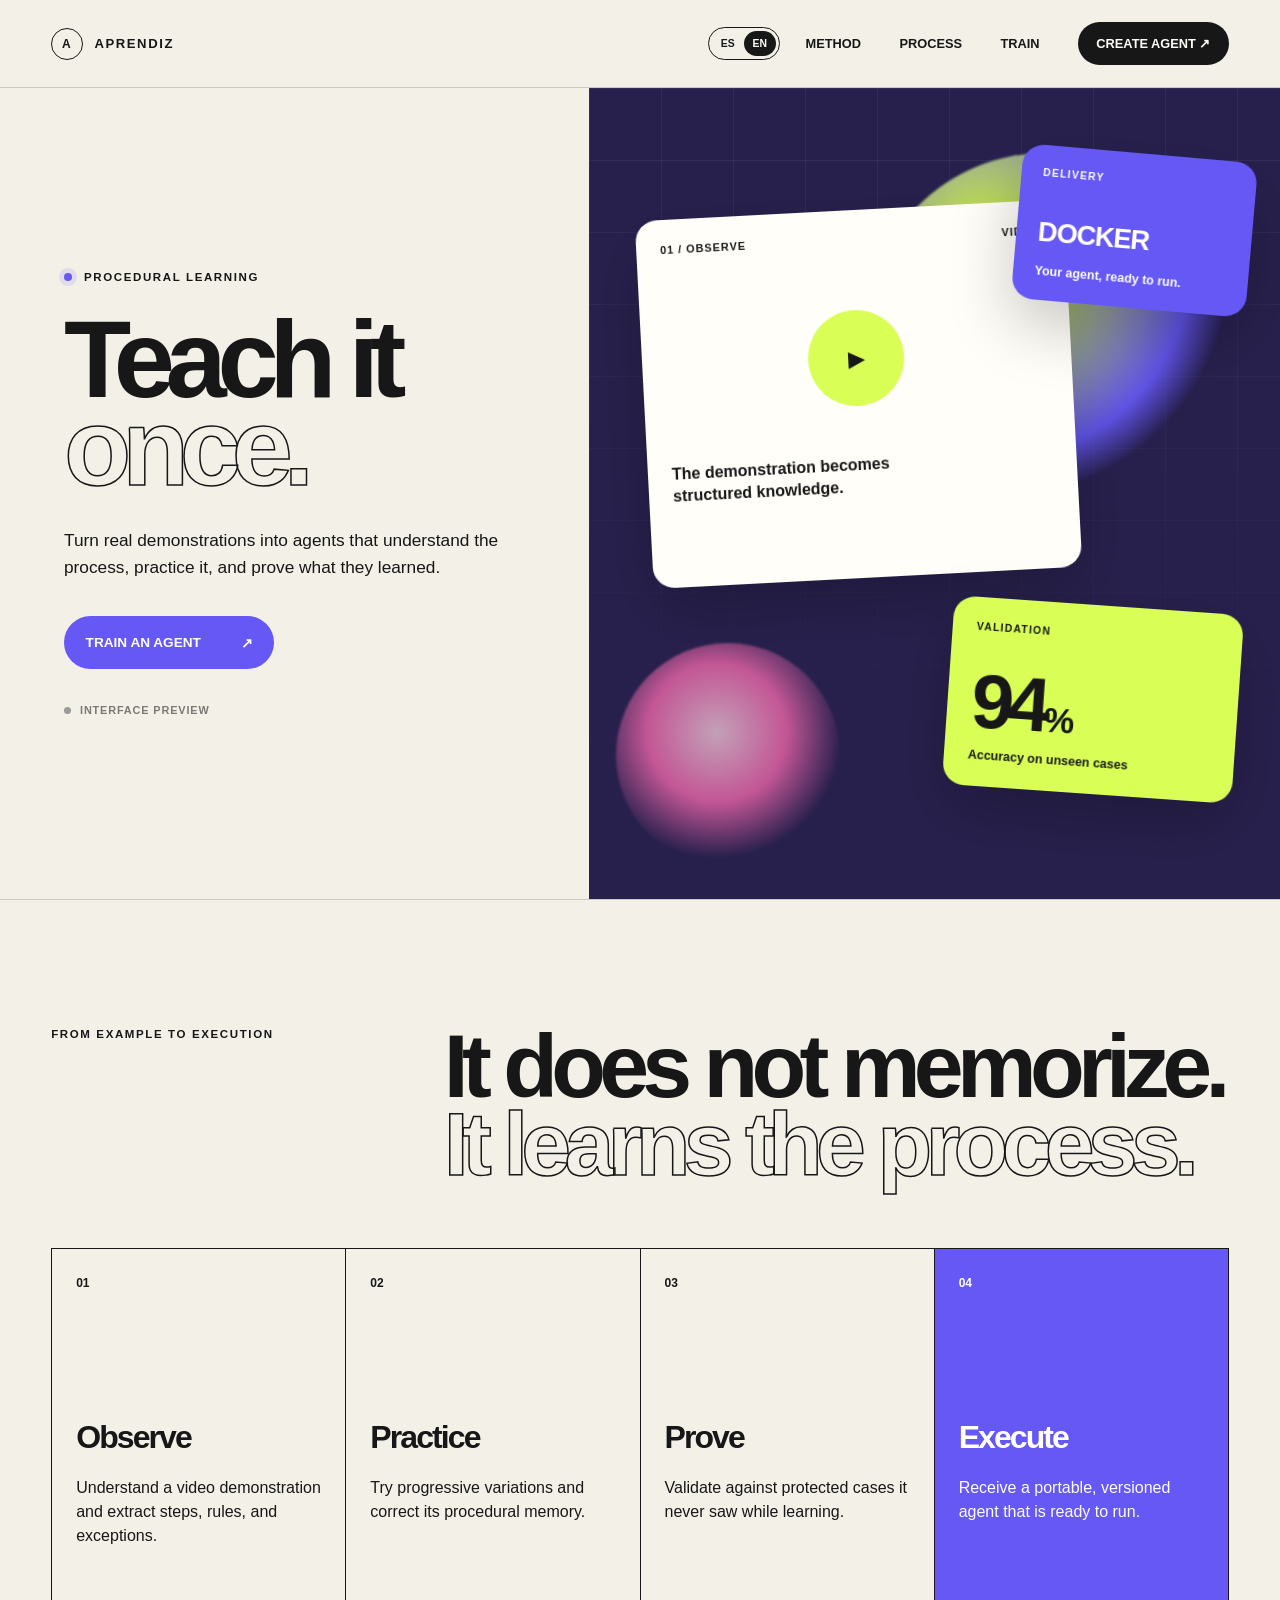
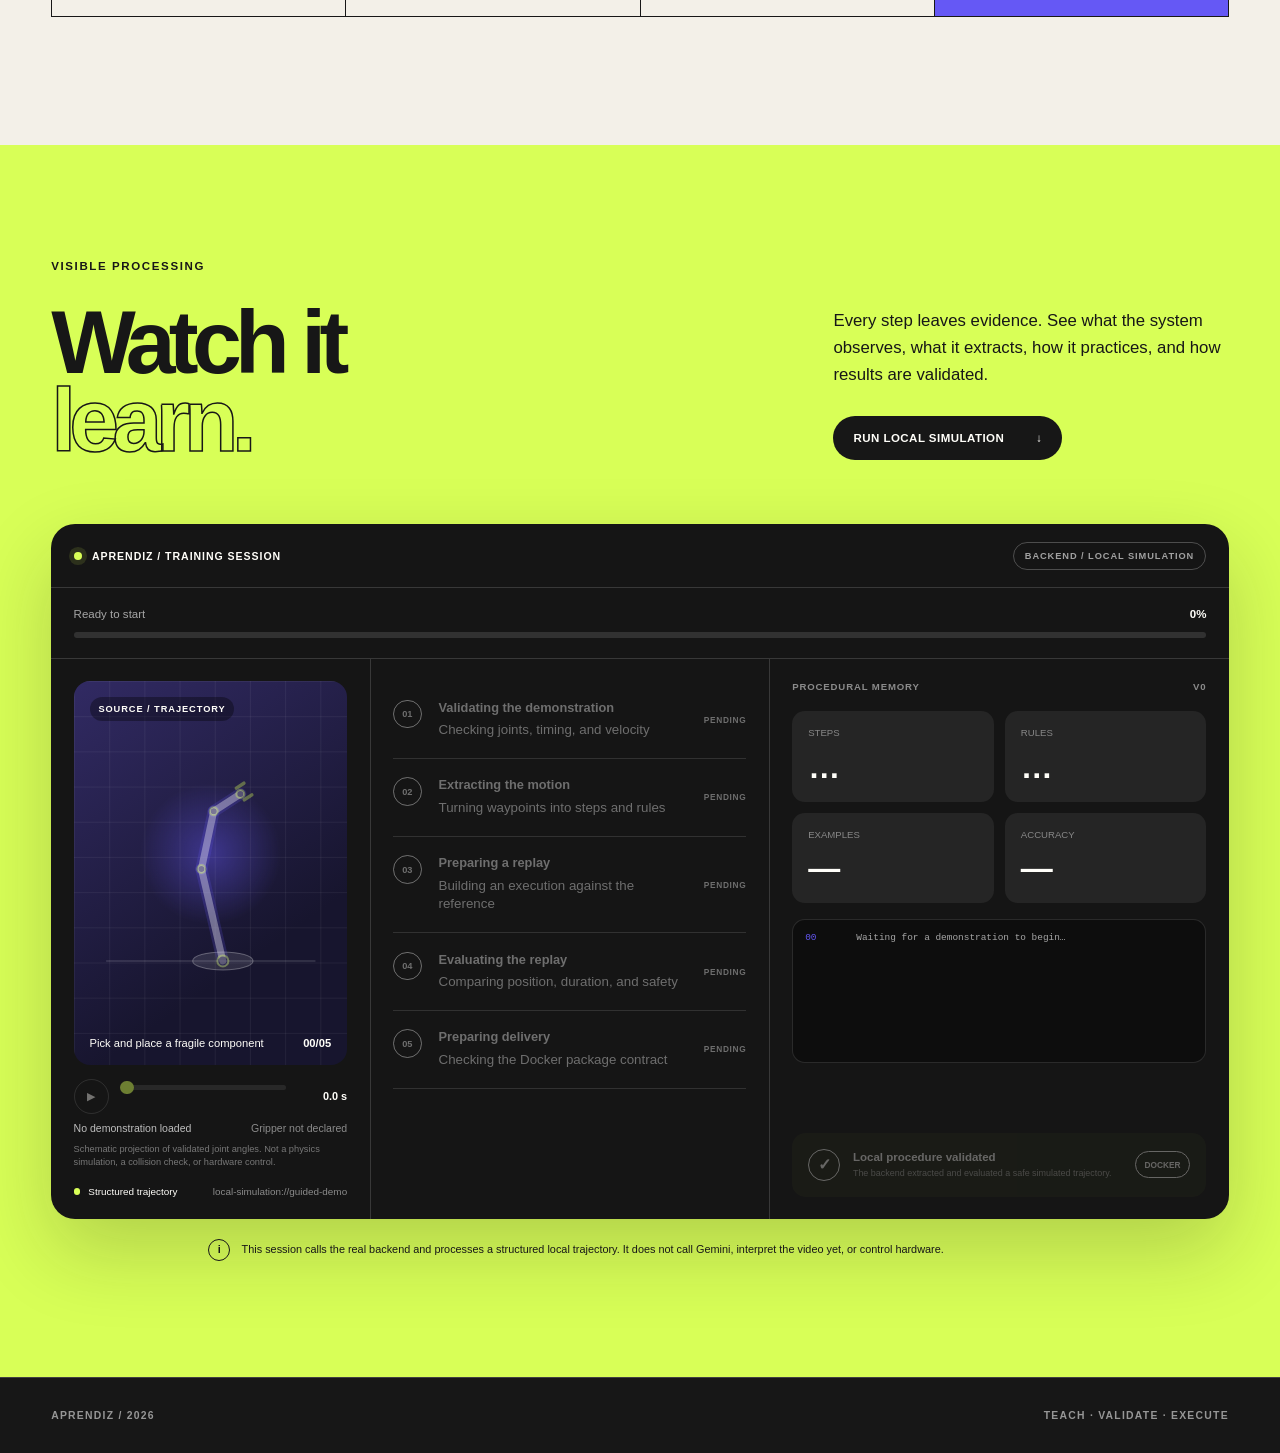
==== app/web/index.html @ 7713c384 "Let the console send the spend token, and cap what the app can spend The token guard shipped without" ====
<!doctype html>
<html lang="es">
  <head>
    <meta charset="utf-8">
    <meta name="viewport" content="width=device-width, initial-scale=1">
    <meta name="description" content="Enseña una tarea una vez. Obtén un agente capaz de ejecutarla.">
    <meta name="theme-color" content="#f3f0e8">
    <meta property="og:type" content="website">
    <meta property="og:title" content="APRENDIZ — Enséñalo una vez. Ejecútalo siempre.">
    <meta property="og:description" content="De demostración a agente validado.">
    <meta property="og:image" content="/static/og.png">
    <meta name="twitter:card" content="summary_large_image">
    <meta name="twitter:title" content="APRENDIZ — Enséñalo una vez. Ejecútalo siempre.">
    <meta name="twitter:description" content="De demostración a agente validado.">
    <meta name="twitter:image" content="/static/og.png">
    <title>APRENDIZ — Enseña. Valida. Ejecuta.</title>
    <link rel="icon" href="data:image/svg+xml,%3Csvg xmlns='http://www.w3.org/2000/svg' viewBox='0 0 32 32'%3E%3Crect width='32' height='32' rx='7' fill='%23171717'/%3E%3Cpath fill='%23d9ff57' fill-rule='evenodd' d='M16 6.5 L25.5 25.5 L20.8 25.5 L19.3 22.2 L12.7 22.2 L11.2 25.5 L6.5 25.5 Z M14.3 18.4 L17.7 18.4 L16 14.6 Z'/%3E%3C/svg%3E">
    <link rel="stylesheet" href="../static/styles.css">
  </head>
  <body>
    <a class="skip-link" href="#main">Ir al contenido</a>

    <header class="site-header">
      <a class="brand" href="#top" aria-label="APRENDIZ, inicio">
        <span class="brand-mark" aria-hidden="true">A</span>
        <span>APRENDIZ</span>
      </a>
      <div class="header-actions">
        <div class="language-switch" role="group" aria-label="Seleccionar idioma">
          <button type="button" data-language="es" aria-pressed="true">ES</button>
          <button type="button" data-language="en" aria-pressed="false">EN</button>
        </div>
        <nav aria-label="Navegación principal">
          <a href="#metodo">Método</a>
          <a href="#procesamiento">Proceso</a>
          <a href="#entrenar">Entrenar</a>
          <a class="nav-cta" href="#entrenar">Crear agente <span aria-hidden="true">↗</span></a>
        </nav>
      </div>
    </header>

    <main id="main">
      <section class="hero" id="top" aria-labelledby="hero-title">
        <div class="hero-copy">
          <p class="eyebrow"><span class="live-dot" aria-hidden="true"></span> Aprendizaje procedural</p>
          <h1 id="hero-title">Enséñalo<br><span>una vez.</span></h1>
          <p class="hero-summary">Convierte demostraciones reales en agentes que entienden el proceso, practican y demuestran lo aprendido.</p>
          <a class="primary-action" href="#entrenar">Entrenar un agente <span aria-hidden="true">↗</span></a>
          <div class="system-status" aria-live="polite"><span></span><b id="system-status">Comprobando sistema</b></div>
        </div>

        <div class="hero-stage" aria-label="Flujo de aprendizaje de APRENDIZ">
          <div class="orb orb-one" aria-hidden="true"></div>
          <div class="orb orb-two" aria-hidden="true"></div>
          <article class="flow-card flow-card-main">
            <div class="card-topline"><span>01 / OBSERVAR</span><span>VIDEO</span></div>
            <div class="play-mark" aria-hidden="true">▶</div>
            <p>La demostración se convierte en conocimiento estructurado.</p>
          </article>
          <article class="flow-card flow-card-score">
            <span class="card-label">VALIDACIÓN</span>
            <strong>94<span>%</span></strong>
            <p>Precisión en casos no vistos</p>
          </article>
          <article class="flow-card flow-card-export">
            <span class="card-label">ENTREGA</span>
            <strong>DOCKER</strong>
            <p>Tu agente listo para ejecutar.</p>
          </article>
        </div>
      </section>

      <section class="method" id="metodo" aria-labelledby="method-title">
        <div class="section-heading">
          <p class="eyebrow">DEL EJEMPLO A LA EJECUCIÓN</p>
          <h2 id="method-title">No memoriza.<br><span>Aprende el proceso.</span></h2>
        </div>
        <div class="method-grid">
          <article><span>01</span><h3>Observa</h3><p>Comprende una demostración en video y extrae pasos, reglas y excepciones.</p></article>
          <article><span>02</span><h3>Practica</h3><p>Ensaya variaciones progresivas y corrige su memoria procedural.</p></article>
          <article><span>03</span><h3>Demuestra</h3><p>Se valida con casos protegidos que nunca vio durante el aprendizaje.</p></article>
          <article class="accent-card"><span>04</span><h3>Ejecuta</h3><p>Recibes un agente portable, versionado y listo para correr.</p></article>
        </div>
      </section>

      <section class="processing-section" id="procesamiento" aria-labelledby="processing-title">
        <div class="processing-heading">
          <div>
            <p class="eyebrow">PROCESAMIENTO VISIBLE</p>
            <h2 id="processing-title">Mira cómo<br><span>aprende.</span></h2>
          </div>
          <div class="processing-intro">
            <p>Cada paso deja evidencia. El sistema muestra qué observa, qué extrae, cómo practica y con qué resultados se valida.</p>
            <button class="demo-trigger" id="demo-processing" type="button">Ejecutar simulación local <span aria-hidden="true">↓</span></button>
          </div>
        </div>

        <div class="processing-console" id="processing-console" aria-live="polite">
          <div class="console-header">
            <div class="console-title"><span class="console-live-dot"></span><b>APRENDIZ / SESIÓN DE ENTRENAMIENTO</b></div>
            <span class="demo-badge">BACKEND / SIMULACIÓN LOCAL</span>
          </div>

          <div class="process-progress" role="progressbar" aria-label="Progreso del procesamiento" aria-valuemin="0" aria-valuemax="100" aria-valuenow="0">
            <div class="process-progress-meta"><span id="process-status">Listo para iniciar</span><strong id="process-percent">0%</strong></div>
            <div class="process-progress-track"><span id="process-progress-bar"></span></div>
          </div>

          <div class="console-grid">
            <div class="source-monitor">
              <div class="monitor-screen">
                <div class="scan-line" aria-hidden="true"></div>
                <span class="monitor-tag">FUENTE / TRAYECTORIA</span>
                <div class="motion-preview" id="motion-preview">
                  <svg id="motion-canvas" viewBox="0 0 240 232" role="img" aria-labelledby="motion-canvas-title motion-canvas-desc" preserveAspectRatio="xMidYMid meet">
                    <title id="motion-canvas-title">Vista lateral esquemática del movimiento demostrado</title>
                    <desc id="motion-canvas-desc">Sin demostración cargada.</desc>
                  </svg>
                </div>
                <div class="monitor-caption"><span id="monitor-task">Recoger y colocar una pieza frágil</span><b id="monitor-time">00/05</b></div>
              </div>
              <div class="motion-controls">
                <button class="motion-play" id="motion-play" type="button" aria-pressed="false" aria-label="Reproducir el movimiento"><span aria-hidden="true">▶</span></button>
                <div class="motion-track">
                  <input id="motion-scrubber" type="range" min="0" max="1000" step="1" value="0" aria-label="Momento de la trayectoria" aria-valuetext="0.0 s">
                  <div class="motion-ticks" id="motion-ticks"></div>
                </div>
                <b class="motion-clock" id="motion-clock">0.0 s</b>
              </div>
              <p class="motion-readout"><span id="motion-phase">—</span><span id="motion-gripper">—</span></p>
              <p class="motion-legend" id="motion-legend">Proyección esquemática de los ángulos validados. No es simulación física, verificación de colisiones ni control de hardware.</p>
              <div class="signal-row"><span><i></i> Trayectoria estructurada</span><span id="source-name">local-simulation://guided-demo</span></div>
            </div>

            <ol class="pipeline-list" aria-label="Etapas del procesamiento">
              <li data-process-stage="0"><span class="stage-index">01</span><div><b>Validando la demostración</b><small>Comprobando articulaciones, tiempo y velocidad</small></div><span class="stage-state">PENDIENTE</span></li>
              <li data-process-stage="1"><span class="stage-index">02</span><div><b>Extrayendo el movimiento</b><small>Convirtiendo waypoints en pasos y reglas</small></div><span class="stage-state">PENDIENTE</span></li>
              <li data-process-stage="2"><span class="stage-index">03</span><div><b>Preparando una repetición</b><small>Construyendo una ejecución contra la referencia</small></div><span class="stage-state">PENDIENTE</span></li>
              <li data-process-stage="3"><span class="stage-index">04</span><div><b>Evaluando la repetición</b><small>Comparando posición, duración y seguridad</small></div><span class="stage-state">PENDIENTE</span></li>
              <li data-process-stage="4"><span class="stage-index">05</span><div><b>Preparando la entrega</b><small>Verificando el contrato del paquete Docker</small></div><span class="stage-state">PENDIENTE</span></li>
            </ol>

            <div class="extraction-panel">
              <div class="panel-label"><span>MEMORIA PROCEDURAL</span><span id="memory-version">V0</span></div>
              <div class="extraction-metrics">
                <article><span>Pasos</span><strong id="metric-steps">—</strong></article>
                <article><span>Reglas</span><strong id="metric-rules">—</strong></article>
                <article><span>Ejemplos</span><strong id="metric-examples">—</strong></article>
                <article><span>Precisión</span><strong id="metric-score">—</strong></article>
              </div>
              <div class="process-log" id="process-log" aria-label="Registro de actividad">
                <p><time>00:00</time><span>Esperando una demostración para comenzar…</span></p>
              </div>
              <div class="process-result" id="process-result">
                <span class="result-icon" aria-hidden="true">✓</span>
                <div><b>Procedimiento local validado</b><small>El backend extrajo y evaluó una trayectoria segura en simulación.</small></div>
                <span class="docker-chip">DOCKER</span>
              </div>
            </div>
          </div>
        </div>
        <p class="demo-disclosure"><span aria-hidden="true">i</span> Esta sesión consulta el backend real y procesa una trayectoria local estructurada. No llama a Gemini, no interpreta todavía el video y no controla hardware.</p>
      </section>

      <section class="trainer-preview" id="entrenar" role="dialog" aria-modal="true" aria-labelledby="trainer-title" data-workspace-view="setup" aria-hidden="true">
        <div class="workspace-toolbar">
          <div class="workspace-identity">
            <span class="workspace-kicker" id="workspace-label">APRENDIZ / WORKSPACE</span>
            <strong id="workspace-context">New training</strong>
          </div>
          <div class="workspace-actions">
            <p class="spend-remaining" id="spend-remaining" hidden></p>
            <div class="spend-token" id="spend-token-field" hidden>
              <label for="spend-token" id="spend-token-label">Token de gasto</label>
              <input id="spend-token" type="password" autocomplete="off" spellcheck="false" placeholder="X-Aprendiz-Spend-Token">
            </div>
            <div class="workspace-switcher" role="group" aria-label="Workspace view">
              <button type="button" data-workspace-target="setup" aria-pressed="true">Setup</button>
              <button type="button" data-workspace-target="video" aria-pressed="false" hidden>Video</button>
              <button type="button" data-workspace-target="practice" aria-pressed="false" hidden>Practice</button>
            </div>
            <button class="workspace-close" id="workspace-close" type="button" aria-label="Close workspace"><span aria-hidden="true">&times;</span></button>
          </div>
        </div>

        <div class="trainer-intro">
          <p class="eyebrow">NUEVO ENTRENAMIENTO</p>
          <h2 id="trainer-title">¿Qué debe aprender<br>tu agente?</h2>
          <p id="trainer-intro-copy">Define la tarea, comparte una demostración y revisa el plan antes de iniciar.</p>
          <section class="recent-work" id="recent-work" aria-labelledby="recent-work-label" hidden>
            <p class="practice-label" id="recent-work-label">TRABAJO GUARDADO</p>
            <ul id="recent-work-list"></ul>
            <p class="recent-work-note" id="recent-work-note">Guardado en este equipo.</p>
          </section>
        </div>

        <form class="trainer-form" id="trainer-form" novalidate>
          <ol class="step-nav" aria-label="Progreso de configuración">
            <li class="is-active" data-step-marker="1"><button type="button" data-step-jump="1" disabled><span>01</span> Tarea</button></li>
            <li data-step-marker="2"><button type="button" data-step-jump="2" disabled><span>02</span> Destino</button></li>
            <li data-step-marker="3"><button type="button" data-step-jump="3" disabled><span>03</span> Fuente</button></li>
            <li data-step-marker="4"><button type="button" data-step-jump="4" disabled><span>04</span> Revisar</button></li>
          </ol>

          <fieldset class="form-step is-active" data-step="1">
            <legend>Describe el resultado que necesitas</legend>
            <label for="task-description">Tarea del agente</label>
            <textarea id="task-description" name="task" rows="4" required minlength="12" placeholder="Ej.: Enseñar a un brazo robótico a recoger y colocar una pieza frágil."></textarea>
            <p class="field-help">Describe el resultado y los límites importantes. Esta primera sesión se ejecutará únicamente en simulación.</p>
            <p class="field-error" id="task-error" role="alert"></p>
            <div class="form-actions">
              <button class="form-button form-button-ghost" id="use-example" type="button">Usar un ejemplo</button>
              <button class="form-button form-button-primary" type="button" data-next>Continuar <span aria-hidden="true">→</span></button>
            </div>
          </fieldset>

          <fieldset class="form-step" data-step="2" hidden>
            <legend>¿Dónde ejecutará lo aprendido?</legend>
            <div class="destination-options" role="radiogroup" aria-label="Destino de ejecución">
              <label class="destination-option is-selected">
                <input type="radio" name="destination" value="robot" checked>
                <span class="destination-icon" aria-hidden="true">R</span>
                <span><b>Robot</b><small>Movimiento validado primero en simulación</small></span>
              </label>
              <label class="destination-option">
                <input type="radio" name="destination" value="computer">
                <span class="destination-icon" aria-hidden="true">C</span>
                <span><b>Computadora</b><small>Procedimiento aislado antes de ejecutarlo</small></span>
              </label>
            </div>
            <div class="destination-detail" data-destination-panel="robot">
              <label for="robot-model">Marca y modelo exacto</label>
              <input id="robot-model" name="robot-model" type="text" maxlength="160" placeholder="Ej.: Unitree Go2">
              <p class="field-help" id="robot-help">Usaremos ARP-1 y seleccionaremos el simulador compatible automáticamente.</p>
            </div>
            <div class="destination-detail" data-destination-panel="computer" hidden>
              <label for="computer-application">Aplicación objetivo</label>
              <input id="computer-application" name="computer-application" type="text" maxlength="160" placeholder="Ej.: Google Chrome, Excel o Blender">
              <p class="field-help" id="computer-help">El sistema operativo se detectará automáticamente y la primera ejecución será aislada.</p>
            </div>
            <p class="field-error" id="destination-error" role="alert"></p>
            <div class="form-actions">
              <button class="form-button form-button-ghost" type="button" data-back>← Atrás</button>
              <button class="form-button form-button-primary" type="button" data-next>Continuar <span aria-hidden="true">→</span></button>
            </div>
          </fieldset>

          <fieldset class="form-step" data-step="3" hidden>
            <legend>Añade una referencia para la futura demostración</legend>
            <div class="source-options" role="radiogroup" aria-label="Tipo de fuente">
              <label class="source-option is-selected" data-source-option="youtube"><input type="radio" name="source-type" value="youtube" checked> <span><b>YouTube</b><small>Referencia a un video instructivo</small></span></label>
              <label class="source-option" data-source-option="upload"><input type="radio" name="source-type" value="upload"> <span><b>Video local</b><small>Se guarda aquí, nunca se envía</small></span></label>
              <label class="source-option" data-source-option="automatic"><input type="radio" name="source-type" value="automatic"> <span><b>Búsqueda automática</b><small>Encuentra referencias para que las apruebes</small></span></label>
            </div>
            <div data-source-panel="youtube">
              <label for="video-url">Enlace de referencia</label>
              <input id="video-url" name="video-url" type="url" inputmode="url" placeholder="https://youtube.com/watch?v=…">
            </div>
            <div data-source-panel="upload" hidden>
              <label class="file-drop" for="video-file"><span class="file-icon" aria-hidden="true">↑</span><b id="file-label">Selecciona un video</b><small>MP4, MOV, WEBM o MKV</small></label>
              <input class="visually-hidden" id="video-file" name="video-file" type="file" accept="video/mp4,video/quicktime,video/webm,video/x-matroska">
              <p class="field-help" id="upload-note"></p>
              <button class="form-button form-button-accent" id="store-video-file" type="button" disabled></button>
              <ul class="upload-list" id="upload-list"></ul>
              <p class="field-error" id="upload-error" role="alert"></p>
            </div>
            <div class="source-search" data-source-panel="automatic" hidden>
              <label for="source-query">¿Qué demostración debe buscar?</label>
              <div class="search-control">
                <input id="source-query" name="source-query" type="text" maxlength="300" placeholder="Ej.: perro corriendo vista lateral biomecánica">
                <button class="form-button form-button-accent" id="search-sources" type="button">Buscar referencias</button>
              </div>
              <p class="field-help" id="search-help">La búsqueda usa una llamada acotada; ningún video se analiza hasta que lo apruebes.</p>
              <div class="source-candidates" id="source-candidates" aria-live="polite"></div>
              <button class="form-button form-button-ghost approve-sources" id="approve-sources" type="button" hidden>Aprobar selección</button>
            </div>
            <p class="field-error" id="source-error" role="alert"></p>
            <div class="form-actions">
              <button class="form-button form-button-ghost" type="button" data-back>← Atrás</button>
              <button class="form-button form-button-primary" type="button" data-next>Revisar <span aria-hidden="true">→</span></button>
            </div>
          </fieldset>

          <fieldset class="form-step" data-step="4" hidden>
            <legend>Todo listo para preparar el aprendizaje</legend>
            <dl class="review-list">
              <div><dt>Tarea</dt><dd id="review-task"></dd></div>
              <div><dt>Destino</dt><dd id="review-destination"></dd></div>
              <div><dt>Configuración</dt><dd id="review-configuration"></dd></div>
              <div><dt>Fuente</dt><dd id="review-source"></dd></div>
              <div><dt>Entrega</dt><dd>Agente versionado en Docker</dd></div>
            </dl>
            <div class="honesty-note"><span aria-hidden="true">i</span><p><b>Primera versión funcional.</b> Esta ejecución usa el backend local y una trayectoria robótica estructurada. El enlace o archivo se conserva como referencia, pero el análisis del video con Gemini permanece desactivado.</p></div>
            <div class="project-feedback" id="project-feedback" role="status" aria-live="polite" hidden></div>
            <div class="form-actions">
              <button class="form-button form-button-ghost" type="button" data-back>← Editar</button>
              <button class="form-button form-button-primary" type="submit">Preparar proyecto <span aria-hidden="true">→</span></button>
            </div>
          </fieldset>
        </form>

        <section class="video-procedure" id="video-procedure-panel" aria-labelledby="video-procedure-title" hidden>
          <div class="video-procedure-heading">
            <div>
              <p class="eyebrow" id="video-procedure-eyebrow">EXTRACCIÓN CONTROLADA</p>
              <h3 id="video-procedure-title">Convierte el video aprobado en un procedimiento revisable.</h3>
            </div>
            <p id="video-procedure-intro">Vertex analiza una sola fuente con resolución baja. El resultado no se ejecutará hasta que lo revises.</p>
          </div>

          <div class="video-source-card">
            <span id="video-source-label">FUENTE APROBADA</span>
            <a id="video-procedure-source" href="#" target="_blank" rel="noreferrer"></a>
          </div>

          <div class="video-procedure-actions">
            <label class="practice-approval" for="video-cost-approval">
              <input id="video-cost-approval" type="checkbox">
              <span id="video-cost-label">Autorizo una llamada acotada a Vertex y el consumo asociado de créditos.</span>
            </label>
            <button class="form-button form-button-primary" id="extract-video-procedure" type="button">Extraer procedimiento <span aria-hidden="true">→</span></button>
          </div>
          <p class="field-error" id="video-procedure-error" role="alert"></p>

          <div class="video-procedure-evidence" id="video-procedure-evidence" aria-live="polite" hidden>
            <div class="video-procedure-status">
              <p class="practice-label" id="video-extraction-status-label">ESTADO DE EXTRACCIÓN</p>
              <strong id="video-extraction-status">Esperando autorización</strong>
              <p id="video-extraction-summary"></p>
              <div class="activity-meter" id="extraction-activity" role="status" hidden>
                <div class="activity-track" aria-hidden="true"><span></span></div>
                <p><b id="extraction-elapsed">0.0 s</b><span id="extraction-activity-note">Una llamada acotada a Vertex está en curso…</span></p>
              </div>
              <dl class="practice-metrics">
                <div><dt id="video-version-label">Versión</dt><dd id="video-version">—</dd></div>
                <div><dt id="video-token-label">Tokens</dt><dd id="video-tokens">—</dd></div>
                <div><dt id="video-time-label">Tiempo</dt><dd id="video-time">—</dd></div>
                <div><dt id="video-call-label">Llamadas cloud</dt><dd id="video-calls">0</dd></div>
              </dl>
              <div class="next-step" id="video-next-step" hidden>
                <p class="practice-label" id="video-next-step-label">SIGUIENTE PASO</p>
                <p id="video-next-step-text"></p>
                <button class="form-button form-button-primary" id="video-next-step-action" type="button" hidden></button>
              </div>

              <section class="motion-evidence" id="motion-evidence" hidden>
                <p class="practice-label" id="motion-evidence-label">EVIDENCIA DE MOVIMIENTO</p>
                <p id="motion-evidence-intro"></p>
                <label class="motion-ack" for="motion-cost-approval">
                  <input id="motion-cost-approval" type="checkbox">
                  <span id="motion-cost-approval-text"></span>
                </label>
                <button class="form-button" id="run-motion-analysis" type="button" disabled></button>
                <div id="motion-result" hidden>
                  <p class="motion-verdict" id="motion-verdict"></p>
                  <p class="motion-stats" id="motion-stats"></p>
                  <p class="motion-estimate" id="motion-estimate"></p>
                  <ul class="motion-findings" id="motion-findings"></ul>
                  <p class="motion-retarget" id="motion-retarget"></p>
                </div>
              </section>

              <section class="evidence-history" id="evidence-history" hidden>
                <p class="practice-label" id="history-label">HISTORIAL DE VERSIONES</p>
                <p class="history-totals" id="history-totals"></p>
                <ul class="history-versions" id="history-versions"></ul>
                <div id="history-diff" hidden>
                  <p class="history-sub" id="history-diff-label"></p>
                  <p class="history-diff-summary" id="history-diff-summary"></p>
                  <ul class="history-changes" id="history-changes"></ul>
                </div>
                <div id="history-reconciliation" hidden>
                  <p class="history-sub" id="reconciliation-label"></p>
                  <p class="reconciliation-independence" id="reconciliation-independence"></p>
                  <p class="history-diff-summary" id="reconciliation-summary"></p>
                  <ul class="history-changes" id="reconciliation-conflicts"></ul>
                </div>
              </section>
            </div>

            <article class="procedure-review" id="procedure-review" hidden>
              <p class="practice-label" id="procedure-review-label">PROCEDIMIENTO A REVISAR</p>
              <h4 id="procedure-task"></h4>
              <p id="procedure-objective"></p>
              <ol id="procedure-steps"></ol>
              <div class="procedure-step-pager" id="procedure-step-pager" hidden>
                <button type="button" id="procedure-step-previous" aria-label="Previous procedure step">&larr;</button>
                <span id="procedure-step-position">1 / 1</span>
                <button type="button" id="procedure-step-next" aria-label="Next procedure step">&rarr;</button>
              </div>
              <div class="procedure-details">
                <details><summary id="procedure-rules-label">Reglas</summary><ul id="procedure-rules"></ul></details>
                <details><summary id="procedure-exceptions-label">Excepciones</summary><ul id="procedure-exceptions"></ul></details>
                <details><summary id="procedure-examples-label">Ejemplos</summary><ul id="procedure-examples"></ul></details>
                <details><summary id="procedure-uncertainties-label">Incertidumbres</summary><ul id="procedure-uncertainties"></ul></details>
              </div>
              <label for="procedure-review-notes" id="procedure-notes-label">Notas de revisión opcionales</label>
              <textarea id="procedure-review-notes" rows="3" maxlength="2000"></textarea>
              <div class="procedure-review-actions">
                <button class="form-button form-button-ghost" id="reject-video-procedure" type="button">Rechazar</button>
                <button class="form-button form-button-primary" id="approve-video-procedure" type="button">Aprobar procedimiento</button>
              </div>
            </article>
          </div>
        </section>

        <section class="computer-practice" id="computer-practice-panel" aria-labelledby="computer-practice-title" hidden>
          <div class="practice-heading">
            <div>
              <p class="eyebrow" id="computer-practice-eyebrow">ENSAYO APROBADO</p>
              <h3 id="computer-practice-title">Prueba la tarea en un navegador aislado.</h3>
            </div>
            <p id="computer-practice-intro">Define un destino público y revisa las acciones exactas antes de permitir una conexión externa.</p>
          </div>
          <div class="practice-disclosure"><span aria-hidden="true">i</span><p id="computer-practice-disclosure">Este plan lo defines y apruebas tú. Todavía no se genera automáticamente desde el video y no usa Gemini.</p></div>

          <form class="practice-form" id="computer-practice-form" novalidate>
            <div class="practice-fields">
              <label for="browser-target-url" id="browser-target-label">Página pública de práctica</label>
              <input id="browser-target-url" name="browser-target-url" type="url" inputmode="url" required placeholder="https://example.com">
              <p class="field-help" id="browser-target-help">Sólo se autorizará el dominio exacto de este enlace.</p>

              <label for="browser-text-selector" id="browser-selector-label">Campo CSS opcional</label>
              <input id="browser-text-selector" name="browser-text-selector" type="text" maxlength="500" placeholder="input[name='display-name']">
              <p class="field-help" id="browser-selector-help">Déjalo vacío si sólo quieres comprobar la navegación.</p>

              <label for="browser-sample-text" id="browser-sample-label">Texto de prueba no sensible</label>
              <input id="browser-sample-text" name="browser-sample-text" type="text" maxlength="2000" autocomplete="off" placeholder="Dato de ejemplo">
              <p class="field-help" id="browser-sample-help">No uses contraseñas, tokens, credenciales ni datos privados.</p>
            </div>

            <aside class="practice-plan" aria-labelledby="browser-plan-label">
              <p class="practice-label" id="browser-plan-label">PLAN A REVISAR</p>
              <ol id="browser-plan-preview">
                <li><span>01</span><p>Indica una página pública para construir el plan.</p></li>
              </ol>
              <label class="practice-approval" for="browser-practice-approval">
                <input id="browser-practice-approval" type="checkbox">
                <span id="browser-approval-label">Revisé estas acciones y apruebo la conexión externa únicamente a este dominio.</span>
              </label>
              <p class="field-error" id="browser-practice-error" role="alert"></p>
              <button class="form-button form-button-primary" id="run-browser-practice" type="submit">Ejecutar ensayo aprobado <span aria-hidden="true">→</span></button>
            </aside>
          </form>

          <div class="practice-evidence" id="practice-evidence" aria-live="polite" hidden>
            <div class="practice-progress">
              <p class="practice-label" id="practice-progress-label">EVIDENCIA DE EJECUCIÓN</p>
              <ol id="practice-stages">
                <li data-practice-stage="0"><span>01</span><b>Preparando plan</b><small>Pendiente</small></li>
                <li data-practice-stage="1"><span>02</span><b>Validando dominio</b><small>Pendiente</small></li>
                <li data-practice-stage="2"><span>03</span><b>Ejecutando Chromium</b><small>Pendiente</small></li>
                <li data-practice-stage="3"><span>04</span><b>Registrando resultado</b><small>Pendiente</small></li>
              </ol>
            </div>
            <div class="practice-result" id="practice-result">
              <p class="practice-label" id="practice-result-label">RESULTADO</p>
              <strong id="practice-result-status">Esperando aprobación</strong>
              <p id="practice-result-summary"></p>
              <dl class="practice-metrics">
                <div><dt id="practice-actions-label">Acciones</dt><dd id="practice-actions-count">0/0</dd></div>
                <div><dt id="practice-network-label">Solicitudes permitidas</dt><dd id="practice-network-count">0</dd></div>
                <div><dt id="practice-blocked-label">Bloqueadas</dt><dd id="practice-blocked-count">0</dd></div>
                <div><dt id="practice-cloud-label">Llamadas cloud</dt><dd id="practice-cloud-count">0</dd></div>
              </dl>
              <ol class="practice-action-results" id="practice-action-results"></ol>
            </div>
          </div>
        </section>

        <p class="privacy-note"><span aria-hidden="true">●</span> Tus datos y credenciales nunca se incluyen en la imagen Docker.</p>
      </section>
    </main>

    <footer>
      <span>APRENDIZ / 2026</span>
      <span>ENSEÑA · VALIDA · EJECUTA</span>
    </footer>
    <script src="../static/app.js" defer></script>
  </body>
</html>
---- app/static/styles.css ----
:root {
  --paper: #f3f0e8;
  --ink: #171717;
  --violet: #6558f5;
  --violet-dark: #27204d;
  --lime: #d9ff57;
  --white: #fffef9;
  --line: rgba(23, 23, 23, 0.18);
  --radius: 1.35rem;
}

* { box-sizing: border-box; }

[hidden] { display: none !important; }

html { scroll-behavior: smooth; }

body {
  margin: 0;
  background: var(--paper);
  color: var(--ink);
  font-family: Arial, Helvetica, sans-serif;
  font-size: 16px;
  overflow-x: hidden;
}

a { color: inherit; text-decoration: none; }

button, a { -webkit-tap-highlight-color: transparent; }

:focus-visible { outline: 3px solid var(--violet); outline-offset: 4px; }

.skip-link {
  position: fixed;
  z-index: 100;
  top: 0.75rem;
  left: 0.75rem;
  padding: 0.75rem 1rem;
  background: var(--ink);
  color: var(--white);
  transform: translateY(-160%);
}

.skip-link:focus { transform: translateY(0); }

.site-header {
  position: sticky;
  top: 0;
  z-index: 10;
  display: flex;
  align-items: center;
  justify-content: space-between;
  min-height: 5.5rem;
  padding: 1rem clamp(1.25rem, 4vw, 4.5rem);
  border-bottom: 1px solid var(--line);
  background: rgba(243, 240, 232, 0.9);
  backdrop-filter: blur(14px);
}

.brand { display: flex; align-items: center; gap: 0.7rem; font-size: 0.82rem; font-weight: 800; letter-spacing: 0.12em; }

.brand-mark { display: grid; width: 2rem; aspect-ratio: 1; place-items: center; border: 1px solid var(--ink); border-radius: 50%; font-size: 0.75rem; }

.header-actions { display: flex; align-items: center; gap: clamp(0.75rem, 2vw, 1.75rem); }
.language-switch { display: flex; padding: 0.2rem; border: 1px solid var(--ink); border-radius: 999px; }
.language-switch button { min-width: 2rem; border: 0; border-radius: 999px; padding: 0.45rem 0.55rem; background: transparent; color: var(--ink); font: inherit; font-size: 0.65rem; font-weight: 800; cursor: pointer; }
.language-switch button[aria-pressed="true"] { background: var(--ink); color: var(--white); }

nav { display: flex; align-items: center; gap: clamp(1rem, 3vw, 2.5rem); font-size: 0.8rem; font-weight: 700; text-transform: uppercase; }

.nav-cta { padding: 0.9rem 1.15rem; border-radius: 999px; background: var(--ink); color: var(--white); }

.hero {
  display: grid;
  grid-template-columns: minmax(0, 0.92fr) minmax(30rem, 1.08fr);
  min-height: calc(100vh - 5.5rem);
  border-bottom: 1px solid var(--line);
}

.hero-copy { display: flex; flex-direction: column; align-items: flex-start; justify-content: center; padding: clamp(3.5rem, 7vw, 8rem) clamp(1.25rem, 5vw, 6rem); }

.eyebrow { margin: 0 0 2rem; font-size: 0.72rem; font-weight: 800; letter-spacing: 0.14em; text-transform: uppercase; }

.live-dot { display: inline-block; width: 0.5rem; height: 0.5rem; margin-right: 0.45rem; border-radius: 50%; background: var(--violet); box-shadow: 0 0 0 5px rgba(101, 88, 245, 0.13); }

h1, h2, h3, p { margin-top: 0; }

h1 { margin-bottom: 2.25rem; font-size: clamp(4.2rem, 8.6vw, 9.5rem); line-height: 0.8; letter-spacing: -0.085em; font-weight: 900; }
h1 span, h2 span { color: transparent; -webkit-text-stroke: 1.5px var(--ink); }

.hero-summary { max-width: 31rem; margin-bottom: 2.25rem; font-size: clamp(1rem, 1.35vw, 1.25rem); line-height: 1.55; }

.primary-action { display: inline-flex; align-items: center; gap: 2.5rem; padding: 1.15rem 1.35rem; background: var(--violet); color: var(--white); border-radius: 999px; font-size: 0.85rem; font-weight: 800; text-transform: uppercase; transition: transform 180ms ease, background 180ms ease; }
.primary-action:hover { transform: translateY(-3px); background: #5146d6; }

.system-status { display: flex; align-items: center; gap: 0.55rem; margin-top: 2.2rem; color: rgba(23,23,23,0.55); font-size: 0.68rem; letter-spacing: 0.08em; text-transform: uppercase; }
.system-status span { width: 0.45rem; height: 0.45rem; border-radius: 50%; background: #9b9b9b; }
.system-status.is-online span { background: #31a657; box-shadow: 0 0 0 4px rgba(49,166,87,0.12); }

.hero-stage { position: relative; min-height: 42rem; overflow: hidden; isolation: isolate; background: var(--violet-dark); }
.hero-stage::before { content: ""; position: absolute; inset: 0; background-image: linear-gradient(rgba(255,255,255,0.055) 1px, transparent 1px), linear-gradient(90deg, rgba(255,255,255,0.055) 1px, transparent 1px); background-size: 4.5rem 4.5rem; mask-image: linear-gradient(to bottom, black, transparent 90%); }

.orb { position: absolute; border-radius: 50%; filter: blur(1px); }
.orb-one { top: 8%; right: 8%; width: min(28vw, 25rem); aspect-ratio: 1; background: radial-gradient(circle at 35% 30%, #fff 0 2%, #d9ff57 15%, #6558f5 58%, transparent 70%); opacity: 0.9; animation: drift 8s ease-in-out infinite; }
.orb-two { bottom: 4%; left: 4%; width: 14rem; aspect-ratio: 1; background: radial-gradient(circle at 45% 40%, #ffd3e1, #ff6cb2 38%, transparent 69%); opacity: 0.72; animation: drift 10s ease-in-out -3s infinite reverse; }

.flow-card { position: absolute; z-index: 2; border-radius: var(--radius); box-shadow: 0 1.5rem 4rem rgba(0,0,0,0.22); }
.flow-card-main { top: 15%; left: 8%; width: min(29rem, 62%); min-height: 23rem; padding: 1.5rem; background: var(--white); transform: translate3d(var(--card-x, 0), var(--card-y, 0), 0) rotate(-3deg); transition: transform 500ms cubic-bezier(.2,.8,.2,1); }
.card-topline { display: flex; justify-content: space-between; font-size: 0.68rem; font-weight: 800; letter-spacing: 0.09em; }
.play-mark { display: grid; width: 6rem; aspect-ratio: 1; margin: 4rem auto 3rem; place-items: center; border-radius: 50%; background: var(--lime); font-size: 1.4rem; }
.flow-card-main p { max-width: 18rem; margin-bottom: 0; line-height: 1.4; font-weight: 700; }
.flow-card-score { right: 6%; bottom: 13%; width: min(19rem, 42%); padding: 1.5rem; background: var(--lime); transform: translate3d(var(--score-x, 0), var(--score-y, 0), 0) rotate(4deg); transition: transform 650ms cubic-bezier(.2,.8,.2,1); }
.card-label { display: block; margin-bottom: 2.4rem; font-size: 0.65rem; font-weight: 800; letter-spacing: 0.12em; }
.flow-card-score strong { display: block; font-size: clamp(3.2rem, 6vw, 6.5rem); line-height: 0.8; letter-spacing: -0.08em; }
.flow-card-score strong span { font-size: 0.45em; }
.flow-card-score p, .flow-card-export p { margin: 1rem 0 0; font-size: 0.78rem; font-weight: 700; }
.flow-card-export { top: 8%; right: 4%; width: min(15rem, 34%); padding: 1.35rem; background: var(--violet); color: var(--white); transform: translate3d(var(--export-x, 0), var(--export-y, 0), 0) rotate(5deg); transition: transform 400ms cubic-bezier(.2,.8,.2,1); }
.flow-card-export strong { display: block; font-size: 1.7rem; letter-spacing: -0.04em; }

.method { padding: clamp(5rem, 10vw, 10rem) clamp(1.25rem, 4vw, 4.5rem); }
.section-heading { display: grid; grid-template-columns: 1fr 2fr; align-items: start; margin-bottom: 4rem; }
h2 { margin-bottom: 0; font-size: clamp(3.5rem, 7vw, 7.8rem); line-height: 0.87; letter-spacing: -0.075em; }
.method-grid { display: grid; grid-template-columns: repeat(4, 1fr); border-top: 1px solid var(--ink); border-left: 1px solid var(--ink); }
.method-grid article { min-height: 23rem; padding: 1.5rem; border-right: 1px solid var(--ink); border-bottom: 1px solid var(--ink); }
.method-grid article > span { font-size: 0.75rem; font-weight: 800; }
.method-grid h3 { margin-top: 8rem; margin-bottom: 1.25rem; font-size: clamp(1.8rem, 2.5vw, 3rem); letter-spacing: -0.06em; }
.method-grid p { margin-bottom: 0; line-height: 1.5; }
.accent-card { background: var(--violet); color: var(--white); }

.processing-section { padding: clamp(5rem, 9vw, 9rem) clamp(1.25rem, 4vw, 4.5rem); background: #d8ff57; color: var(--ink); }
.processing-heading { display: grid; grid-template-columns: minmax(0, 1.3fr) minmax(18rem, 0.7fr); gap: 3rem; align-items: end; margin-bottom: 4rem; }
.processing-heading h2 span { -webkit-text-stroke-color: var(--ink); }
.processing-intro { max-width: 34rem; justify-self: end; }
.processing-intro p { margin-bottom: 1.7rem; font-size: 1.05rem; line-height: 1.6; }
.demo-trigger { display: inline-flex; align-items: center; gap: 2rem; border: 0; border-radius: 999px; padding: 1rem 1.25rem; background: var(--ink); color: var(--white); font: inherit; font-size: 0.72rem; font-weight: 800; letter-spacing: 0.04em; text-transform: uppercase; cursor: pointer; }
.demo-trigger:hover { transform: translateY(-2px); }

.processing-console { overflow: hidden; border-radius: 1.5rem; background: #151515; color: var(--white); box-shadow: 0 2rem 5rem rgba(23,23,23,0.2); }
.console-header { display: flex; justify-content: space-between; align-items: center; gap: 1rem; padding: 1.1rem 1.4rem; border-bottom: 1px solid rgba(255,255,255,0.15); }
.console-title { display: flex; align-items: center; gap: 0.65rem; font-size: 0.66rem; letter-spacing: 0.09em; }
.console-live-dot { width: 0.5rem; height: 0.5rem; border-radius: 50%; background: var(--lime); box-shadow: 0 0 0 5px rgba(217,255,87,0.12); }
.processing-console.is-running .console-live-dot { animation: pulse 1.1s ease-in-out infinite; }
.demo-badge { padding: 0.5rem 0.7rem; border: 1px solid rgba(255,255,255,0.24); border-radius: 999px; color: rgba(255,255,255,0.6); font-size: 0.58rem; font-weight: 800; letter-spacing: 0.1em; }
.process-progress { padding: 1.25rem 1.4rem; border-bottom: 1px solid rgba(255,255,255,0.15); }
.process-progress-meta { display: flex; justify-content: space-between; margin-bottom: 0.75rem; font-size: 0.72rem; }
.process-progress-meta span { color: rgba(255,255,255,0.62); }
.process-progress-track { height: 0.35rem; overflow: hidden; border-radius: 999px; background: rgba(255,255,255,0.12); }
.process-progress-track span { display: block; width: 0; height: 100%; border-radius: inherit; background: linear-gradient(90deg, var(--violet), var(--lime)); transition: width 650ms cubic-bezier(.2,.8,.2,1); }

.console-grid { display: grid; grid-template-columns: 0.8fr 1fr 1.15fr; min-height: 34rem; }
.source-monitor, .pipeline-list, .extraction-panel { min-width: 0; padding: 1.4rem; }
.source-monitor, .pipeline-list { border-right: 1px solid rgba(255,255,255,0.15); }
.monitor-screen { position: relative; display: flex; min-height: 24rem; overflow: hidden; flex-direction: column; justify-content: space-between; padding: 1rem; border-radius: 1rem; background: radial-gradient(circle at 50% 45%, rgba(101,88,245,0.42), transparent 28%), linear-gradient(145deg, #312a63, #17152e 70%); }
.monitor-screen::before { content: ""; position: absolute; inset: 0; background-image: linear-gradient(rgba(255,255,255,0.055) 1px, transparent 1px), linear-gradient(90deg, rgba(255,255,255,0.055) 1px, transparent 1px); background-size: 2.2rem 2.2rem; }
.scan-line { position: absolute; z-index: 2; top: 0; left: 0; right: 0; height: 2px; opacity: 0; background: var(--lime); box-shadow: 0 0 1.5rem var(--lime); }
.processing-console.is-running .scan-line { opacity: 1; animation: scan 2.2s linear infinite; }
.monitor-tag, .monitor-caption { position: relative; z-index: 3; }
.monitor-tag { align-self: flex-start; padding: 0.45rem 0.55rem; border-radius: 999px; background: rgba(0,0,0,0.35); font-size: 0.58rem; font-weight: 800; letter-spacing: 0.1em; }

/* Motion preview: the interface redraws validated joint angles on a side view. */
.motion-preview { position: relative; z-index: 1; display: flex; min-height: 0; flex: 1; flex-direction: column; margin: 0.35rem 0 0.2rem; }
#motion-canvas { width: 100%; min-height: 0; flex: 1; overflow: visible; }
.motion-floor { stroke: rgba(255,255,255,0.22); stroke-width: 1; }
.motion-pedestal { fill: rgba(255,255,255,0.1); stroke: rgba(255,255,255,0.28); }
.motion-trail-full { fill: none; stroke: rgba(255,255,255,0.2); stroke-width: 1.5; stroke-linecap: round; stroke-linejoin: round; stroke-dasharray: 3 4; }
.motion-trail-live { fill: none; stroke: rgba(217,255,87,0.75); stroke-width: 2; stroke-linecap: round; stroke-linejoin: round; }
.motion-waypoint-dot { fill: rgba(255,255,255,0.4); }
.motion-waypoint-dot.is-current { fill: var(--lime); }
.motion-link { stroke: var(--white); stroke-width: 7; stroke-linecap: round; }
.motion-link-shadow { stroke: rgba(101,88,245,0.55); stroke-width: 12; stroke-linecap: round; }
.motion-joint { fill: #17152e; stroke: var(--lime); stroke-width: 2; }
.motion-gripper { stroke: var(--lime); stroke-width: 3.5; stroke-linecap: round; fill: none; }
.motion-dial-ring { fill: rgba(0,0,0,0.28); stroke: rgba(255,255,255,0.3); stroke-width: 1; }
.motion-dial-needle { stroke: var(--lime); stroke-width: 2; stroke-linecap: round; }
.motion-dial-label { fill: rgba(255,255,255,0.55); font-size: 7px; font-weight: 700; letter-spacing: 0.06em; text-anchor: middle; }
.motion-dial-value { fill: var(--white); font-size: 7.5px; font-weight: 800; text-anchor: middle; }
.motion-preview.is-idle .motion-link, .motion-preview.is-idle .motion-link-shadow, .motion-preview.is-idle .motion-joint, .motion-preview.is-idle .motion-gripper { opacity: 0.35; }
.motion-preview.is-idle .motion-waypoint-dot, .motion-preview.is-idle .motion-trail-full, .motion-preview.is-idle .motion-trail-live, .motion-preview.is-idle .motion-dial-ring, .motion-preview.is-idle .motion-dial-needle, .motion-preview.is-idle .motion-dial-value, .motion-preview.is-idle .motion-dial-label { display: none; }
.motion-legend { margin: 0.55rem 0 0; color: rgba(255,255,255,0.42); font-size: 0.58rem; line-height: 1.45; }
.motion-controls { position: relative; z-index: 3; display: flex; align-items: center; gap: 0.7rem; margin-top: 0.85rem; }
.motion-play { display: grid; width: 2.2rem; height: 2.2rem; flex: none; place-items: center; border: 1px solid rgba(255,255,255,0.28); border-radius: 50%; background: transparent; color: var(--white); font: inherit; font-size: 0.7rem; cursor: pointer; }
.motion-play:hover:not(:disabled) { border-color: var(--lime); color: var(--lime); }
.motion-play[aria-pressed="true"] { border-color: var(--lime); background: var(--lime); color: var(--ink); }
.motion-play:disabled { opacity: 0.4; cursor: not-allowed; }
.motion-track { position: relative; min-width: 0; flex: 1; }
#motion-scrubber { width: 100%; height: 1rem; margin: 0; background: transparent; -webkit-appearance: none; appearance: none; cursor: pointer; }
#motion-scrubber:disabled { cursor: not-allowed; opacity: 0.45; }
#motion-scrubber::-webkit-slider-runnable-track { height: 0.3rem; border-radius: 999px; background: rgba(255,255,255,0.18); }
#motion-scrubber::-moz-range-track { height: 0.3rem; border-radius: 999px; background: rgba(255,255,255,0.18); }
#motion-scrubber::-webkit-slider-thumb { width: 0.85rem; height: 0.85rem; margin-top: -0.28rem; border: 0; border-radius: 50%; background: var(--lime); -webkit-appearance: none; appearance: none; }
#motion-scrubber::-moz-range-thumb { width: 0.85rem; height: 0.85rem; border: 0; border-radius: 50%; background: var(--lime); }
.motion-ticks { position: relative; height: 0.85rem; }
.motion-ticks button { position: absolute; top: 0; width: 1.1rem; height: 0.85rem; padding: 0; transform: translateX(-50%); border: 0; background: transparent; cursor: pointer; }
.motion-ticks button::before { content: ""; display: block; width: 2px; height: 0.4rem; margin: 0 auto; border-radius: 999px; background: rgba(255,255,255,0.3); }
.motion-ticks button:hover::before, .motion-ticks button.is-current::before { height: 0.6rem; background: var(--lime); }
.motion-clock { flex: none; min-width: 3.1rem; color: var(--white); font-size: 0.68rem; font-variant-numeric: tabular-nums; text-align: right; }
.motion-readout { display: flex; justify-content: space-between; gap: 0.8rem; margin: 0.5rem 0 0; color: rgba(255,255,255,0.72); font-size: 0.66rem; }
.motion-readout span:last-child { color: rgba(255,255,255,0.5); white-space: nowrap; }
.monitor-caption { display: flex; justify-content: space-between; gap: 1rem; font-size: 0.7rem; }
.monitor-caption span { max-width: 15rem; }
.signal-row { display: flex; justify-content: space-between; gap: 1rem; margin-top: 1rem; color: rgba(255,255,255,0.5); font-size: 0.62rem; }
.signal-row span:first-child { color: var(--white); }
.signal-row i { display: inline-block; width: 0.4rem; height: 0.4rem; margin-right: 0.35rem; border-radius: 50%; background: var(--lime); }

.pipeline-list { margin: 0; list-style: none; }
.pipeline-list li { display: grid; grid-template-columns: 2rem 1fr auto; gap: 0.85rem; align-items: start; padding: 1.15rem 0; border-bottom: 1px solid rgba(255,255,255,0.12); color: rgba(255,255,255,0.38); transition: color 250ms ease, transform 250ms ease; }
.pipeline-list li.is-active { color: var(--white); transform: translateX(0.35rem); }
.pipeline-list li.is-complete { color: rgba(255,255,255,0.7); }
.stage-index { display: grid; width: 1.8rem; aspect-ratio: 1; place-items: center; border: 1px solid currentColor; border-radius: 50%; font-size: 0.58rem; font-weight: 800; }
.pipeline-list li.is-active .stage-index { border-color: var(--lime); background: var(--lime); color: var(--ink); }
.pipeline-list li.is-complete .stage-index { border-color: var(--violet); background: var(--violet); color: var(--white); }
.pipeline-list b { display: block; margin-bottom: 0.4rem; font-size: 0.8rem; }
.pipeline-list small { display: block; line-height: 1.4; }
.stage-state { align-self: center; font-size: 0.52rem; font-weight: 800; letter-spacing: 0.08em; }
.pipeline-list li.is-active .stage-state { color: var(--lime); }

.extraction-panel { display: flex; flex-direction: column; }
.panel-label { display: flex; justify-content: space-between; color: rgba(255,255,255,0.5); font-size: 0.6rem; font-weight: 800; letter-spacing: 0.09em; }
.extraction-metrics { display: grid; grid-template-columns: 1fr 1fr; gap: 0.7rem; margin-top: 1.2rem; }
.extraction-metrics article { padding: 1rem; border-radius: 0.8rem; background: rgba(255,255,255,0.065); }
.extraction-metrics span { display: block; color: rgba(255,255,255,0.45); font-size: 0.6rem; text-transform: uppercase; }
.extraction-metrics strong { display: block; margin-top: 0.65rem; font-size: 2rem; letter-spacing: -0.05em; }
.process-log { height: 9rem; overflow: hidden; margin-top: 1rem; padding: 0.75rem; border: 1px solid rgba(255,255,255,0.12); border-radius: 0.8rem; background: #0d0d0d; font-family: Consolas, monospace; }
.process-log p { display: grid; grid-template-columns: 2.6rem 1fr; gap: 0.6rem; margin: 0 0 0.55rem; font-size: 0.59rem; line-height: 1.35; }
.process-log time { color: var(--violet); }
.process-log span { color: rgba(255,255,255,0.63); }
.process-result { display: flex; align-items: center; gap: 0.8rem; margin-top: auto; padding: 1rem; border-radius: 0.85rem; background: rgba(217,255,87,0.08); opacity: 0.35; }
.process-result.is-ready { opacity: 1; background: var(--lime); color: var(--ink); }
.result-icon { display: grid; flex: 0 0 auto; width: 2rem; aspect-ratio: 1; place-items: center; border: 1px solid currentColor; border-radius: 50%; font-weight: 900; }
.process-result b, .process-result small { display: block; }
.process-result b { font-size: 0.72rem; }
.process-result small { margin-top: 0.3rem; font-size: 0.56rem; opacity: 0.62; }
.docker-chip { margin-left: auto; padding: 0.45rem 0.55rem; border: 1px solid currentColor; border-radius: 999px; font-size: 0.52rem; font-weight: 900; }
.demo-disclosure { display: flex; align-items: center; gap: 0.7rem; max-width: 54rem; margin: 1.25rem auto 0; font-size: 0.68rem; line-height: 1.45; }
.demo-disclosure > span { display: grid; flex: 0 0 auto; width: 1.4rem; aspect-ratio: 1; place-items: center; border: 1px solid currentColor; border-radius: 50%; font-weight: 800; }

.trainer-preview { padding: clamp(5rem, 10vw, 10rem) clamp(1.25rem, 9vw, 10rem); background: var(--ink); color: var(--white); }
.trainer-intro { text-align: center; }
#trainer-intro-copy { max-width: 37rem; margin: 1.8rem auto 4rem; color: rgba(255,255,255,0.65); line-height: 1.55; }
.trainer-preview h2 { margin-bottom: 0; }
.trainer-preview h2 span { -webkit-text-stroke-color: var(--white); }
.trainer-form { max-width: 70rem; margin: 0 auto; border: 1px solid rgba(255,255,255,0.2); border-radius: 1.5rem; overflow: hidden; background: #222; }
.step-nav { display: grid; grid-template-columns: repeat(4, 1fr); margin: 0; padding: 0; list-style: none; border-bottom: 1px solid rgba(255,255,255,0.18); }
.step-nav li { color: rgba(255,255,255,0.42); border-right: 1px solid rgba(255,255,255,0.18); font-size: 0.7rem; font-weight: 800; letter-spacing: 0.08em; text-transform: uppercase; }
.step-nav li:last-child { border-right: 0; }
.step-nav li button { display: block; width: 100%; padding: 1.2rem 1.4rem; border: 0; background: transparent; color: inherit; font: inherit; letter-spacing: inherit; text-align: left; text-transform: inherit; cursor: pointer; }
.step-nav li button:disabled { cursor: default; }
.step-nav li button:not(:disabled):hover { color: var(--white); }
.step-nav li span { margin-right: 0.55rem; }
.step-nav li.is-active, .step-nav li.is-complete { color: var(--white); }
.step-nav li.is-active { background: var(--violet); }
.step-nav li.is-complete span { color: var(--lime); }
.form-step { min-width: 0; margin: 0; padding: clamp(1.5rem, 4vw, 3rem); border: 0; }
.form-step legend { width: 100%; margin-bottom: 2rem; font-size: clamp(1.7rem, 3vw, 2.8rem); font-weight: 800; letter-spacing: -0.04em; }
.form-step > label, .form-step [data-source-panel] > label:not(.file-drop) { display: block; margin-bottom: 0.7rem; font-size: 0.72rem; font-weight: 800; letter-spacing: 0.08em; text-transform: uppercase; }
.form-step textarea, .form-step input[type="url"], .form-step input[type="text"] { width: 100%; border: 1px solid rgba(255,255,255,0.24); border-radius: 1rem; padding: 1.2rem; background: #171717; color: var(--white); font: inherit; font-size: 1.05rem; line-height: 1.5; resize: vertical; }
.form-step textarea:focus, .form-step input:focus { border-color: var(--lime); outline: 2px solid transparent; box-shadow: 0 0 0 3px rgba(217,255,87,0.16); }
.field-help { margin: 0.65rem 0 0; color: rgba(255,255,255,0.48); font-size: 0.74rem; }
.field-error { min-height: 1.25rem; margin: 0.65rem 0 0; color: #ff9ab9; font-size: 0.75rem; }
.form-actions { display: flex; justify-content: space-between; gap: 1rem; margin-top: 2.25rem; }
.form-actions-end { justify-content: flex-end; }
.form-button { border: 0; border-radius: 999px; padding: 1rem 1.3rem; color: var(--white); font: inherit; font-size: 0.72rem; font-weight: 800; letter-spacing: 0.04em; text-transform: uppercase; cursor: pointer; }
.form-button-primary { background: var(--lime); color: var(--ink); }
.form-button-ghost { background: transparent; border: 1px solid rgba(255,255,255,0.28); }
.form-button:hover:not(:disabled) { transform: translateY(-2px); }
.form-button:disabled { opacity: 0.42; cursor: not-allowed; }
.form-button.is-busy:disabled { opacity: 0.75; cursor: progress; }
.source-options { display: grid; grid-template-columns: repeat(3, 1fr); gap: 1rem; margin-bottom: 2rem; }
.destination-options { display: grid; grid-template-columns: 1fr 1fr; gap: 1rem; margin-bottom: 2rem; }
.destination-option { position: relative; display: grid; grid-template-columns: auto 1fr; gap: 1rem; align-items: center; min-height: 8rem; padding: 1.2rem; border: 1px solid rgba(255,255,255,0.2); border-radius: 1rem; cursor: pointer; transition: border-color 160ms ease, background 160ms ease, transform 160ms ease; }
.destination-option:hover { transform: translateY(-2px); border-color: rgba(255,255,255,0.45); }
.destination-option.is-selected { border-color: var(--lime); background: rgba(217,255,87,0.06); }
.destination-option input { position: absolute; inset: 1rem 1rem auto auto; accent-color: var(--lime); }
.destination-option > span:last-child { display: flex; flex-direction: column; gap: 0.4rem; }
.destination-option small { color: rgba(255,255,255,0.55); line-height: 1.4; }
.destination-icon { display: grid; width: 3rem; height: 3rem; place-items: center; border: 1px solid rgba(255,255,255,0.28); border-radius: 0.8rem; color: var(--lime); font-weight: 900; }
.destination-detail { margin-top: 0.5rem; padding: 1.2rem; border-radius: 1rem; background: rgba(255,255,255,0.045); }
.destination-detail > label { display: block; margin-bottom: 0.7rem; font-size: 0.72rem; font-weight: 800; letter-spacing: 0.08em; text-transform: uppercase; }
.source-option { display: flex; gap: 0.85rem; align-items: flex-start; min-height: 6.5rem; padding: 1.2rem; border: 1px solid rgba(255,255,255,0.2); border-radius: 1rem; cursor: pointer; }
.source-option.is-selected { border-color: var(--lime); background: rgba(217,255,87,0.06); }
.source-option input { margin-top: 0.2rem; accent-color: var(--lime); }
.source-option span { display: flex; flex-direction: column; gap: 0.45rem; }
.source-option small { color: rgba(255,255,255,0.5); }
.search-control { display: grid; grid-template-columns: 1fr auto; gap: 0.75rem; align-items: stretch; }
.form-button-accent { border-color: var(--lime); background: var(--lime); color: #111; }
.source-candidates { display: grid; gap: 0.8rem; margin-top: 1.2rem; }
.source-candidate { display: grid; grid-template-columns: 7rem 1fr auto; gap: 1rem; align-items: start; padding: 0.9rem; border: 1px solid rgba(255,255,255,0.16); border-radius: 1rem; background: rgba(255,255,255,0.035); }
.source-candidate img { width: 7rem; aspect-ratio: 16 / 9; object-fit: cover; border-radius: 0.6rem; background: #252525; }
.source-candidate b, .source-candidate small, .source-candidate p { display: block; }
.source-candidate small { margin-top: 0.25rem; color: var(--lime); }
.source-candidate p { margin: 0.55rem 0 0; color: rgba(255,255,255,0.62); font-size: 0.85rem; line-height: 1.45; }
.source-candidate input { width: 1.1rem; height: 1.1rem; accent-color: var(--lime); }
.source-search-status { padding: 1rem; border: 1px dashed rgba(255,255,255,0.25); border-radius: 0.8rem; color: rgba(255,255,255,0.7); }
.source-search-status.is-error { border-color: #ff8c8c; color: #ffb4b4; }
.approve-sources { margin-top: 1rem; }
.file-drop { display: grid; min-height: 11rem; place-items: center; align-content: center; gap: 0.55rem; border: 1px dashed rgba(255,255,255,0.4); border-radius: 1rem; cursor: pointer; text-align: center; }
.file-drop small { color: rgba(255,255,255,0.5); }
.file-icon { display: grid; width: 2.5rem; aspect-ratio: 1; place-items: center; border-radius: 50%; background: var(--lime); color: var(--ink); font-size: 1.3rem; }
.visually-hidden { position: absolute !important; width: 1px; height: 1px; padding: 0; margin: -1px; overflow: hidden; clip: rect(0,0,0,0); white-space: nowrap; border: 0; }
.review-list { margin: 0; border-top: 1px solid rgba(255,255,255,0.18); }
.review-list div { display: grid; grid-template-columns: 8rem 1fr; gap: 1rem; padding: 1.2rem 0; border-bottom: 1px solid rgba(255,255,255,0.18); }
.review-list dt { color: rgba(255,255,255,0.48); font-size: 0.7rem; font-weight: 800; letter-spacing: 0.08em; text-transform: uppercase; }
.review-list dd { margin: 0; overflow-wrap: anywhere; }
.honesty-note { display: flex; gap: 1rem; margin-top: 1.5rem; padding: 1.1rem; border-radius: 1rem; background: rgba(101,88,245,0.18); }
.honesty-note > span { display: grid; flex: 0 0 auto; width: 1.7rem; height: 1.7rem; place-items: center; border-radius: 50%; background: var(--violet); font-weight: 800; }
.honesty-note p { margin: 0; line-height: 1.5; }
.project-feedback { margin-top: 1rem; padding: 1rem 1.15rem; border: 1px solid rgba(217,255,87,0.45); border-radius: 1rem; background: rgba(217,255,87,0.08); color: var(--lime); line-height: 1.5; }
.project-feedback.is-error { border-color: #ff8c8c; background: rgba(255,80,80,0.08); color: #ffb4b4; }
.form-success { display: flex; align-items: center; gap: 1.2rem; padding: clamp(1.5rem, 4vw, 3rem); }
.form-success p { margin: 0.35rem 0 0; color: rgba(255,255,255,0.55); }
.success-mark { display: grid; flex: 0 0 auto; width: 3rem; height: 3rem; place-items: center; border-radius: 50%; background: var(--lime); color: var(--ink); font-size: 1.3rem; font-weight: 900; }
.form-success button { margin-left: auto; border: 0; padding: 0.8rem 1rem; background: transparent; color: var(--lime); font: inherit; font-size: 0.72rem; font-weight: 800; text-transform: uppercase; cursor: pointer; }
.video-procedure { max-width: 70rem; margin: 1.5rem auto 0; padding: clamp(1.5rem, 4vw, 3rem); border: 1px solid rgba(101,88,245,0.72); border-radius: 1.5rem; background: linear-gradient(145deg, rgba(101,88,245,0.22), rgba(255,255,255,0.035) 55%), #222; }
.video-procedure-heading { display: grid; grid-template-columns: 1.1fr 0.9fr; gap: 2rem; align-items: end; }
.video-procedure-heading .eyebrow { color: #aaa2ff; }
.video-procedure-heading h3 { max-width: 43rem; margin: 0.8rem 0 0; font-size: clamp(2rem, 4vw, 3.8rem); line-height: 0.95; letter-spacing: -0.055em; }
.video-procedure-heading > p { margin: 0; color: rgba(255,255,255,0.62); line-height: 1.6; }
.video-source-card { display: grid; grid-template-columns: auto 1fr; gap: 1rem; margin-top: 1.5rem; padding: 1rem 1.2rem; border-radius: 1rem; background: rgba(0,0,0,0.2); }
.video-source-card span { color: #aaa2ff; font-size: 0.6rem; font-weight: 900; letter-spacing: 0.1em; }
.video-source-card a { min-width: 0; color: var(--white); font-size: 0.78rem; overflow-wrap: anywhere; }
.video-procedure-actions { display: grid; grid-template-columns: 1fr auto; gap: 1rem; align-items: center; margin-top: 1rem; }
.video-procedure-actions .practice-approval { padding: 0; }
.video-procedure-evidence { display: grid; grid-template-columns: 0.75fr 1.25fr; gap: 1.5rem; margin-top: 1.5rem; }
.video-procedure-status, .procedure-review { padding: 1.35rem; border: 1px solid rgba(255,255,255,0.16); border-radius: 1rem; background: rgba(0,0,0,0.15); }
.video-procedure-status { display: flex; flex-direction: column; }
.video-procedure-status > * { flex: none; }

/* Any run that keeps a person waiting shows that it is still working. */
.form-button.is-busy { position: relative; padding-right: 2.7rem; cursor: progress; }
.form-button.is-busy::after { content: ""; position: absolute; top: 50%; right: 1.05rem; width: 0.9rem; height: 0.9rem; margin-top: -0.45rem; border: 2px solid currentColor; border-right-color: transparent; border-radius: 50%; animation: spin 750ms linear infinite; }
.activity-meter { margin-top: 0.9rem; }
.activity-track { height: 0.3rem; overflow: hidden; border-radius: 999px; background: rgba(255,255,255,0.14); }
.activity-track span { display: block; width: 38%; height: 100%; border-radius: inherit; background: linear-gradient(90deg, var(--violet), var(--lime)); animation: indeterminate 1.5s ease-in-out infinite; }
.activity-meter p { display: flex; align-items: baseline; gap: 0.55rem; margin: 0.6rem 0 0; color: rgba(255,255,255,0.6); font-size: 0.72rem; line-height: 1.4; }
.activity-meter b { color: var(--lime); font-size: 0.95rem; font-variant-numeric: tabular-nums; }

/* The panel always states what the person can do next. */
.next-step { margin-top: auto; padding-top: 0.9rem; border-top: 1px solid rgba(255,255,255,0.14); }
.next-step > p:not(.practice-label) { margin: 0.5rem 0 0.9rem; color: rgba(255,255,255,0.74); font-size: 0.82rem; line-height: 1.5; }
.next-step .form-button { width: 100%; }
.video-procedure-status > strong { display: block; margin-top: 1rem; font-size: clamp(1.5rem, 3vw, 2.5rem); letter-spacing: -0.04em; }
.video-procedure-status > p:not(.practice-label) { color: rgba(255,255,255,0.62); line-height: 1.5; }
.procedure-review h4 { margin: 1rem 0 0.5rem; font-size: clamp(1.45rem, 2.5vw, 2.2rem); letter-spacing: -0.035em; }
.procedure-review > p:not(.practice-label) { color: rgba(255,255,255,0.68); line-height: 1.55; }
#procedure-steps { margin: 1.2rem 0 0; padding: 0; list-style: none; counter-reset: procedure-step; }
#procedure-steps li { position: relative; padding: 1rem 0 1rem 2.7rem; border-top: 1px solid rgba(255,255,255,0.13); line-height: 1.5; counter-increment: procedure-step; }
#procedure-steps li::before { content: counter(procedure-step, decimal-leading-zero); position: absolute; left: 0; top: 1rem; color: var(--lime); font-size: 0.62rem; font-weight: 900; }
#procedure-steps li small { display: block; margin-top: 0.4rem; color: rgba(255,255,255,0.48); }
.procedure-details { display: grid; grid-template-columns: repeat(2, 1fr); gap: 0.75rem; margin-top: 1rem; }
.procedure-details section { padding: 1rem; border-radius: 0.8rem; background: rgba(255,255,255,0.045); }
.procedure-details h5 { margin: 0; color: #aaa2ff; font-size: 0.65rem; letter-spacing: 0.08em; text-transform: uppercase; }
.procedure-details ul { margin: 0.7rem 0 0; padding-left: 1.1rem; color: rgba(255,255,255,0.66); font-size: 0.75rem; line-height: 1.5; }
.procedure-review > label { display: block; margin: 1.2rem 0 0.55rem; font-size: 0.68rem; font-weight: 800; letter-spacing: 0.08em; text-transform: uppercase; }
.procedure-review textarea { width: 100%; border: 1px solid rgba(255,255,255,0.24); border-radius: 0.8rem; padding: 0.9rem 1rem; background: #171717; color: var(--white); font: inherit; resize: vertical; }
.procedure-review-actions { display: flex; justify-content: flex-end; gap: 0.75rem; margin-top: 1rem; }
.computer-practice { max-width: 70rem; margin: 1.5rem auto 0; padding: clamp(1.5rem, 4vw, 3rem); border: 1px solid rgba(217,255,87,0.42); border-radius: 1.5rem; background: linear-gradient(145deg, rgba(101,88,245,0.15), rgba(255,255,255,0.04) 55%), #222; }
.practice-heading { display: grid; grid-template-columns: 1.1fr 0.9fr; gap: 2rem; align-items: end; }
.practice-heading .eyebrow { color: var(--lime); }
.practice-heading h3 { max-width: 40rem; margin: 0.8rem 0 0; font-size: clamp(2rem, 4vw, 3.8rem); line-height: 0.95; letter-spacing: -0.055em; }
.practice-heading > p { margin: 0; color: rgba(255,255,255,0.62); line-height: 1.6; }
.practice-disclosure { display: flex; gap: 0.85rem; margin-top: 1.5rem; padding: 1rem; border-radius: 1rem; background: rgba(217,255,87,0.08); color: rgba(255,255,255,0.78); }
.practice-disclosure span { display: grid; flex: 0 0 auto; width: 1.6rem; height: 1.6rem; place-items: center; border: 1px solid var(--lime); border-radius: 50%; color: var(--lime); font-weight: 800; }
.practice-disclosure p { margin: 0; line-height: 1.5; }
.practice-form { display: grid; grid-template-columns: 1.05fr 0.95fr; gap: 1.5rem; margin-top: 1.5rem; }
.practice-fields, .practice-plan, .practice-progress, .practice-result { padding: 1.35rem; border: 1px solid rgba(255,255,255,0.16); border-radius: 1rem; background: rgba(0,0,0,0.15); }
.practice-fields label { display: block; margin: 0 0 0.55rem; font-size: 0.68rem; font-weight: 800; letter-spacing: 0.08em; text-transform: uppercase; }
.practice-fields label:not(:first-child) { margin-top: 1.25rem; }
.practice-fields input { width: 100%; border: 1px solid rgba(255,255,255,0.24); border-radius: 0.8rem; padding: 0.9rem 1rem; background: #171717; color: var(--white); font: inherit; }
.practice-fields input:focus { border-color: var(--lime); outline: 2px solid transparent; box-shadow: 0 0 0 3px rgba(217,255,87,0.16); }
.practice-label { margin: 0; color: var(--lime); font-size: 0.62rem; font-weight: 900; letter-spacing: 0.12em; }
.practice-plan { display: flex; flex-direction: column; }
.practice-plan > ol, .practice-action-results { margin: 1rem 0; padding: 0; list-style: none; }
.practice-plan > ol li { display: grid; grid-template-columns: 2rem 1fr; gap: 0.8rem; padding: 0.8rem 0; border-bottom: 1px solid rgba(255,255,255,0.12); }
.practice-plan > ol li > span { display: grid; width: 1.8rem; height: 1.8rem; place-items: center; border: 1px solid var(--lime); border-radius: 50%; color: var(--lime); font-size: 0.58rem; font-weight: 900; }
.practice-plan > ol p { margin: 0; color: rgba(255,255,255,0.72); line-height: 1.45; overflow-wrap: anywhere; }
.practice-approval { display: grid; grid-template-columns: auto 1fr; gap: 0.75rem; margin-top: auto; padding: 1rem 0; color: rgba(255,255,255,0.78); font-size: 0.78rem; line-height: 1.45; cursor: pointer; }
.practice-approval input { width: 1.1rem; height: 1.1rem; accent-color: var(--lime); }
.practice-plan .form-button { width: 100%; }
.practice-evidence { display: grid; grid-template-columns: 0.9fr 1.1fr; gap: 1.5rem; margin-top: 1.5rem; }
#practice-stages { display: grid; gap: 0.6rem; margin: 1rem 0 0; padding: 0; list-style: none; }
#practice-stages li { display: grid; grid-template-columns: 2rem 1fr auto; gap: 0.75rem; align-items: center; padding: 0.8rem; border-radius: 0.75rem; color: rgba(255,255,255,0.42); background: rgba(255,255,255,0.035); }
#practice-stages li > span { font-size: 0.62rem; font-weight: 900; }
#practice-stages li b { font-size: 0.76rem; }
#practice-stages li small { font-size: 0.55rem; font-weight: 800; letter-spacing: 0.08em; text-transform: uppercase; }
#practice-stages li.is-active { color: var(--ink); background: var(--lime); }
#practice-stages li.is-complete { color: rgba(255,255,255,0.82); background: rgba(101,88,245,0.3); }
.practice-result > strong { display: block; margin-top: 1rem; font-size: clamp(1.5rem, 3vw, 2.5rem); letter-spacing: -0.04em; }
.practice-result > p:not(.practice-label) { color: rgba(255,255,255,0.62); line-height: 1.5; }
.practice-metrics { display: grid; grid-template-columns: repeat(2, 1fr); gap: 0.6rem; margin: 1.2rem 0; }
.practice-metrics div { padding: 0.85rem; border-radius: 0.75rem; background: rgba(255,255,255,0.055); }
.practice-metrics dt { color: rgba(255,255,255,0.48); font-size: 0.58rem; text-transform: uppercase; }
.practice-metrics dd { margin: 0.45rem 0 0; font-size: 1.35rem; font-weight: 800; }
.practice-action-results li { padding: 0.7rem 0; border-top: 1px solid rgba(255,255,255,0.12); color: rgba(255,255,255,0.7); font-size: 0.75rem; overflow-wrap: anywhere; }
.practice-action-results b { margin-right: 0.5rem; color: var(--white); text-transform: uppercase; }
.privacy-note { margin: 1.5rem 0 0; text-align: center; font-size: 0.72rem; color: rgba(255,255,255,0.54); }
.privacy-note span { color: var(--lime); }

footer { display: flex; justify-content: space-between; padding: 2rem clamp(1.25rem, 4vw, 4.5rem); background: var(--ink); color: rgba(255,255,255,0.55); border-top: 1px solid rgba(255,255,255,0.18); font-size: 0.65rem; font-weight: 700; letter-spacing: 0.12em; }

/* Focus workspace: the product workflow stays inside one desktop viewport. */
body.workspace-open { overflow: hidden; }

.trainer-preview {
  position: fixed;
  z-index: 30;
  inset: 0;
  display: grid;
  grid-template-columns: minmax(15rem, 0.32fr) minmax(0, 1fr);
  grid-template-rows: 4.25rem minmax(0, 1fr) 2.25rem;
  grid-template-areas:
    "toolbar toolbar"
    "intro content"
    "privacy privacy";
  height: 100dvh;
  padding: 0;
  overflow: hidden;
  opacity: 0;
  visibility: hidden;
  transform: translateY(2rem) scale(0.985);
  transform-origin: center bottom;
  transition: opacity 220ms ease, transform 320ms cubic-bezier(.2,.8,.2,1), visibility 0s linear 320ms;
}

body.workspace-open .trainer-preview {
  opacity: 1;
  visibility: visible;
  transform: none;
  transition-delay: 0s;
}

.workspace-toolbar {
  grid-area: toolbar;
  display: flex;
  align-items: center;
  justify-content: space-between;
  gap: 1rem;
  padding: 0.65rem clamp(1rem, 2vw, 1.75rem);
  border-bottom: 1px solid rgba(255,255,255,0.16);
  background: #171717;
}

.workspace-identity { display: flex; align-items: baseline; gap: 0.9rem; min-width: 0; }
.workspace-kicker { color: var(--lime); font-size: 0.58rem; font-weight: 900; letter-spacing: 0.12em; }
.workspace-identity strong { overflow: hidden; font-size: 0.82rem; text-overflow: ellipsis; white-space: nowrap; }
.workspace-actions { display: flex; align-items: center; gap: 0.75rem; }
.workspace-switcher { display: flex; padding: 0.2rem; border: 1px solid rgba(255,255,255,0.2); border-radius: 999px; }
.workspace-switcher button { border: 0; border-radius: 999px; padding: 0.5rem 0.75rem; background: transparent; color: rgba(255,255,255,0.5); font: inherit; font-size: 0.62rem; font-weight: 800; text-transform: uppercase; cursor: pointer; }
.workspace-switcher button[aria-pressed="true"] { background: var(--violet); color: var(--white); }
/* Only shown when the deployment configures a spend token. It is a service
   credential the operator holds, not a per-extraction choice, so it lives in
   the toolbar rather than beside any one button that spends. */
/* What is left of the operator's own ceiling. Turns amber then red as it goes,
   because a number nobody reads is not a warning. */
.spend-remaining { margin: 0; padding: 0.35rem 0.7rem; border: 1px solid rgba(255,255,255,0.2); border-radius: 999px; color: rgba(255,255,255,0.72); font-size: 0.62rem; font-weight: 800; letter-spacing: 0.06em; text-transform: uppercase; white-space: nowrap; }
.spend-remaining.is-low { border-color: rgba(255,196,84,0.6); color: #ffc454; }
.spend-remaining.is-spent { border-color: rgba(255,154,185,0.7); color: #ff9ab9; }

.spend-token { display: flex; align-items: center; gap: 0.5rem; min-width: 0; }
.spend-token label { color: rgba(255,255,255,0.5); font-size: 0.58rem; font-weight: 900; letter-spacing: 0.12em; text-transform: uppercase; white-space: nowrap; }
.spend-token input { width: 9.5rem; min-width: 0; padding: 0.5rem 0.7rem; border: 1px solid rgba(255,255,255,0.2); border-radius: 999px; background: rgba(0,0,0,0.25); color: var(--white); font: inherit; font-size: 0.68rem; }
.spend-token input:focus-visible { border-color: var(--lime); outline: none; }
.spend-token.is-set input { border-color: rgba(190,242,100,0.55); }

.workspace-close { display: grid; width: 2.55rem; height: 2.55rem; place-items: center; border: 1px solid rgba(255,255,255,0.25); border-radius: 50%; background: transparent; color: var(--white); font: inherit; font-size: 1.25rem; cursor: pointer; }
.workspace-close:hover { border-color: var(--lime); color: var(--lime); }

.trainer-preview .trainer-intro {
  grid-area: intro;
  display: flex;
  min-height: 0;
  flex-direction: column;
  justify-content: center;
  padding: clamp(1.5rem, 4vw, 4rem);
  text-align: left;
  background: linear-gradient(155deg, #262052, #171717 68%);
}

.trainer-preview .trainer-intro .eyebrow { margin-bottom: 1.25rem; color: var(--lime); }
.trainer-preview .trainer-intro h2 { font-size: clamp(2.7rem, 5.6vw, 6.2rem); }
.trainer-preview #trainer-intro-copy { max-width: 25rem; margin: 1.4rem 0 0; font-size: 0.9rem; }

/* Retained work: durable records are only useful if they can be reopened. */
.recent-work { display: flex; min-height: 0; flex-direction: column; gap: 0.55rem; margin-top: 1.75rem; padding-top: 1.25rem; border-top: 1px solid rgba(255,255,255,0.18); }
.recent-work .practice-label { margin: 0; color: var(--lime); }
.recent-work ul { display: flex; min-height: 0; max-height: 13rem; flex-direction: column; gap: 0.4rem; margin: 0; padding: 0; overflow-y: auto; overscroll-behavior: contain; list-style: none; scrollbar-width: thin; scrollbar-color: rgba(217,255,87,0.45) transparent; }
.recent-work button { display: grid; width: 100%; gap: 0.2rem; padding: 0.7rem 0.8rem; border: 1px solid rgba(255,255,255,0.16); border-radius: 0.7rem; background: rgba(255,255,255,0.04); color: var(--white); font: inherit; text-align: left; cursor: pointer; }
.recent-work button:hover { border-color: var(--lime); }
.recent-work b { overflow: hidden; font-size: 0.78rem; font-weight: 600; text-overflow: ellipsis; white-space: nowrap; }
.recent-work small { display: flex; gap: 0.5rem; color: rgba(255,255,255,0.5); font-size: 0.62rem; }
.recent-work small span:last-child { color: var(--lime); }
.recent-work-note { margin: 0; color: rgba(255,255,255,0.4); font-size: 0.62rem; }

.trainer-preview .trainer-form,
.trainer-preview .video-procedure,
.trainer-preview .computer-practice {
  grid-area: content;
  min-width: 0;
  align-self: center;
  justify-self: center;
  width: min(calc(100% - 2rem), 70rem);
  max-height: calc(100% - 2rem);
  margin: 0;
}

.trainer-preview[data-workspace-view="video"] .trainer-form,
.trainer-preview[data-workspace-view="practice"] .trainer-form { display: none; }
.trainer-preview[data-workspace-view="setup"] .video-procedure,
.trainer-preview[data-workspace-view="setup"] .computer-practice,
.trainer-preview[data-workspace-view="video"] .computer-practice,
.trainer-preview[data-workspace-view="practice"] .video-procedure { display: none !important; }

.trainer-preview .trainer-form { display: grid; grid-template-rows: auto minmax(0, 1fr); }
.trainer-preview .form-step { min-height: 0; overflow: hidden; }
.trainer-preview .form-step.is-active { display: flex; flex-direction: column; }
.trainer-preview .form-step legend { margin-bottom: clamp(1rem, 2vh, 1.5rem); }
.trainer-preview .form-step textarea { min-height: 7rem; max-height: 10rem; resize: none; }
.trainer-preview .form-actions { margin-top: auto; padding-top: 1rem; }
.trainer-preview .source-options,
.trainer-preview .destination-options { margin-bottom: 1rem; }
.trainer-preview .destination-option { min-height: 6.5rem; }
.trainer-preview .source-option { min-height: 5.5rem; padding: 1rem; }
.trainer-preview .review-list div { padding: 0.8rem 0; }
.trainer-preview .honesty-note { margin-top: 1rem; padding: 0.85rem; font-size: 0.82rem; }
.trainer-preview .source-candidates { max-height: 13rem; overflow: auto; overscroll-behavior: contain; }
.trainer-preview .video-procedure,
.trainer-preview .computer-practice,
.trainer-preview .video-procedure-status,
.trainer-preview .procedure-review,
.trainer-preview .source-candidates,
.trainer-preview .procedure-details ul { scrollbar-width: thin; scrollbar-color: rgba(217,255,87,0.45) transparent; }

.trainer-preview .video-procedure,
.trainer-preview .computer-practice { height: calc(100% - 2rem); padding: clamp(1rem, 2vw, 1.5rem); overflow: hidden auto; overscroll-behavior: contain; }
.trainer-preview .video-procedure { display: grid; grid-template-rows: auto auto auto auto minmax(16rem, 1fr); }
.trainer-preview .video-procedure-heading { align-items: center; }
.trainer-preview .video-procedure-heading h3 { font-size: clamp(1.65rem, 2.6vw, 2.7rem); }
.trainer-preview .video-source-card { margin-top: 0.8rem; padding: 0.75rem 0.9rem; }
.trainer-preview .video-procedure-actions { margin-top: 0.75rem; }
.trainer-preview .video-procedure-evidence { min-height: 0; margin-top: 0.8rem; }
.video-procedure-evidence:has(> .procedure-review[hidden]) { grid-template-columns: minmax(0, 1fr); }
.video-procedure-evidence:has(> .procedure-review[hidden]) .practice-metrics { grid-template-columns: repeat(4, minmax(0, 1fr)); }
.trainer-preview .video-procedure.has-procedure { grid-template-rows: auto minmax(16rem, 1fr); }
.trainer-preview .video-procedure.has-procedure .video-source-card,
.trainer-preview .video-procedure.has-procedure .video-procedure-actions,
.trainer-preview .video-procedure.has-procedure > .field-error:empty { display: none; }
.trainer-preview .video-procedure-status,
.trainer-preview .procedure-review { min-height: 0; overflow: hidden auto; overscroll-behavior: contain; }
.trainer-preview .procedure-review { display: flex; flex-direction: column; }
.trainer-preview .procedure-review h4 { margin-top: 0.55rem; font-size: clamp(1.25rem, 2vw, 1.75rem); }
.trainer-preview .procedure-review > p:not(.practice-label) { margin-bottom: 0.4rem; font-size: 0.78rem; line-height: 1.4; }
.trainer-preview #procedure-steps { flex: 0 0 auto; margin-top: 0.4rem; }
.trainer-preview #procedure-steps li { min-height: 7.5rem; padding: 0.8rem 0.8rem 0.8rem 2.7rem; border: 1px solid rgba(255,255,255,0.13); border-radius: 0.8rem; background: rgba(255,255,255,0.035); }
.trainer-preview #procedure-steps li::before { top: 0.85rem; left: 0.8rem; }
.procedure-step-pager { display: flex; align-items: center; justify-content: center; gap: 0.8rem; margin-top: 0.45rem; }
.procedure-step-pager button { display: grid; width: 2rem; height: 2rem; place-items: center; border: 1px solid rgba(255,255,255,0.24); border-radius: 50%; background: transparent; color: var(--white); cursor: pointer; }
.procedure-step-pager button:disabled { opacity: 0.28; cursor: default; }
.procedure-step-pager span { min-width: 4rem; color: rgba(255,255,255,0.6); font-size: 0.64rem; font-weight: 800; text-align: center; }
.trainer-preview .procedure-details { grid-template-columns: repeat(4, 1fr); margin-top: 0.55rem; }
.trainer-preview .procedure-details details { min-width: 0; border-radius: 0.7rem; background: rgba(255,255,255,0.045); }
.trainer-preview .procedure-details summary { padding: 0.7rem; color: #aaa2ff; font-size: 0.62rem; font-weight: 800; letter-spacing: 0.07em; text-transform: uppercase; cursor: pointer; }
.trainer-preview .procedure-details details[open] { grid-column: 1 / -1; }
.trainer-preview .procedure-details ul { max-height: 5.5rem; margin: 0; padding: 0 1.8rem 0.8rem; overflow: auto; }
.trainer-preview .procedure-review > label { flex: none; margin-top: 0.65rem; }
.trainer-preview .procedure-review textarea { flex: none; height: 2.8rem; resize: none; }
.trainer-preview .procedure-review-actions { flex: none; margin-top: auto; padding-top: 0.6rem; }
.trainer-preview .procedure-details, .trainer-preview .procedure-step-pager { flex: none; }

.trainer-preview .privacy-note { grid-area: privacy; align-self: center; margin: 0; }

@media (max-height: 900px) and (min-width: 701px) {
  .trainer-preview .video-procedure-heading h3 { font-size: clamp(1.4rem, 2.1vw, 2rem); }
  .trainer-preview .video-procedure-heading > p { font-size: 0.8rem; }
  .trainer-preview .video-procedure-status > strong { font-size: clamp(1.2rem, 2vw, 1.7rem); }
  .trainer-preview .video-procedure-status > p:not(.practice-label) { font-size: 0.8rem; }
  .trainer-preview .practice-metrics { gap: 0.45rem; margin: 0.8rem 0; }
  .trainer-preview .practice-metrics div { padding: 0.6rem; }
  .trainer-preview .practice-metrics dd { font-size: 1.05rem; }
  .trainer-preview .procedure-review h4 { font-size: clamp(1.1rem, 1.7vw, 1.45rem); }
}

@media (max-height: 760px) and (min-width: 701px) {
  .trainer-preview { grid-template-rows: 3.75rem minmax(0, 1fr) 1.75rem; }
  .trainer-preview .trainer-intro { padding: 1.5rem 2rem; }
  .trainer-preview .trainer-intro h2 { font-size: clamp(2.4rem, 5vw, 4.5rem); }
  .trainer-preview .form-step { padding: 1.25rem 1.5rem; }
  .trainer-preview .step-nav li button { padding: 0.85rem 1rem; }
  .trainer-preview .video-procedure-heading > p { display: none; }
  .trainer-preview .video-procedure-status > strong { font-size: 1.5rem; }
}

@media (max-width: 700px) {
  .trainer-preview {
    grid-template-columns: minmax(0, 1fr);
    grid-template-rows: 4rem minmax(0, 1fr) 2rem;
    grid-template-areas: "toolbar" "content" "privacy";
  }
  .trainer-preview .trainer-intro { display: none; }
  .workspace-kicker { display: none; }
  .workspace-identity { min-width: 0; flex: 1; }
  .workspace-identity strong { max-width: 8.5rem; }
  .workspace-actions { flex: 0 0 auto; gap: 0.4rem; }
  .spend-token label { position: absolute; width: 1px; height: 1px; overflow: hidden; clip-path: inset(50%); }
  .spend-token input { width: 5.5rem; }
  .workspace-switcher button { padding-inline: 0.6rem; }
  .trainer-preview .trainer-form,
  .trainer-preview .video-procedure,
  .trainer-preview .computer-practice { width: calc(100% - 1rem); max-width: calc(100vw - 1rem); max-height: calc(100% - 1rem); }
  .trainer-preview .step-nav { min-width: 0; }
  .trainer-preview .step-nav li { min-width: 0; overflow: hidden; font-size: 0.6rem; }
  .trainer-preview .step-nav li button { min-width: 0; padding-inline: 0.35rem; overflow: hidden; text-overflow: ellipsis; white-space: nowrap; }
  .trainer-preview .form-step textarea,
  .trainer-preview .form-step input { min-width: 0; }
  .trainer-preview .form-step,
  .trainer-preview .video-procedure,
  .trainer-preview .computer-practice { overflow-y: auto; overscroll-behavior: contain; }
  .trainer-preview .procedure-details { grid-template-columns: repeat(2, 1fr); }
  .trainer-preview .video-procedure-evidence { grid-template-columns: 1fr; overflow-y: auto; }
}

@keyframes drift { 0%, 100% { transform: translate3d(0, 0, 0) scale(1); } 50% { transform: translate3d(-1.5rem, 1rem, 0) scale(1.06); } }
@keyframes pulse { 0%, 100% { opacity: 0.45; transform: scale(0.8); } 50% { opacity: 1; transform: scale(1.15); } }
@keyframes scan { from { transform: translateY(0); } to { transform: translateY(24rem); } }
@keyframes spin { to { transform: rotate(360deg); } }
@keyframes indeterminate { from { transform: translateX(-110%); } to { transform: translateX(370%); } }

@media (max-width: 900px) {
  nav > a:not(.nav-cta) { display: none; }
  .hero { grid-template-columns: 1fr; }
  .hero-stage { min-height: 38rem; }
  .section-heading { grid-template-columns: 1fr; gap: 1rem; }
  .method-grid { grid-template-columns: repeat(2, 1fr); }
  .processing-heading { grid-template-columns: 1fr; }
  .processing-intro { justify-self: start; }
  .console-grid { grid-template-columns: 1fr 1fr; }
  .source-monitor { border-bottom: 1px solid rgba(255,255,255,0.15); }
  .pipeline-list { border-right: 0; border-bottom: 1px solid rgba(255,255,255,0.15); }
  .extraction-panel { grid-column: 1 / -1; min-height: 28rem; }
}

@media (max-width: 560px) {
  .site-header { min-height: 4.5rem; }
  .header-actions { gap: 0.55rem; }
  .language-switch button { min-width: 1.8rem; padding: 0.4rem; }
  .nav-cta { display: grid; width: 2.75rem; height: 2.75rem; padding: 0; place-items: center; font-size: 0; }
  .nav-cta span { font-size: 1rem; }
  .hero-copy { padding-top: 5rem; padding-bottom: 5rem; }
  h1 { font-size: clamp(3.55rem, 18vw, 5rem); }
  .hero-stage { min-height: 32rem; }
  .flow-card-main { left: 5%; width: 70%; min-height: 20rem; }
  .flow-card-score { right: 4%; width: 48%; }
  .flow-card-export { width: 40%; }
  .method-grid { grid-template-columns: 1fr; }
  .method-grid article { min-height: 18rem; }
  .method-grid h3 { margin-top: 5rem; }
  .processing-heading { margin-bottom: 2.5rem; }
  .processing-intro p { font-size: 0.95rem; }
  .demo-trigger { width: 100%; justify-content: space-between; }
  .console-header { align-items: flex-start; flex-direction: column; }
  .console-grid { grid-template-columns: 1fr; }
  .source-monitor, .pipeline-list { border-right: 0; border-bottom: 1px solid rgba(255,255,255,0.15); }
  .extraction-panel { grid-column: auto; }
  .monitor-screen { min-height: 19rem; }
  .process-progress-meta { gap: 1rem; }
  .pipeline-list li { grid-template-columns: 2rem 1fr; }
  .stage-state { grid-column: 2; }
  .process-result { align-items: flex-start; flex-wrap: wrap; }
  .docker-chip { margin-left: 2.8rem; }
  .task-shell { align-items: stretch; flex-direction: column; gap: 1.5rem; border-radius: 1.5rem; padding: 1.4rem; }
  .step-nav li button { padding: 1rem 0.7rem; text-align: center; }
  .step-nav li span { display: block; margin: 0 0 0.3rem; }
  .source-options, .destination-options { grid-template-columns: 1fr; }
  .search-control, .source-candidate { grid-template-columns: 1fr; }
  .source-candidate img { width: 100%; }
  .form-actions { align-items: stretch; flex-direction: column-reverse; }
  .form-actions .form-button { width: 100%; }
  .review-list div { grid-template-columns: 1fr; gap: 0.35rem; }
  .form-success { align-items: flex-start; flex-wrap: wrap; }
  .form-success button { width: 100%; margin-left: 0; text-align: left; }
  .video-procedure-heading, .video-procedure-evidence, .practice-heading, .practice-form, .practice-evidence { grid-template-columns: 1fr; }
  .video-procedure-actions, .video-source-card { grid-template-columns: 1fr; }
  .video-procedure-actions .form-button { width: 100%; }
  .procedure-details { grid-template-columns: 1fr; }
  .procedure-review-actions { align-items: stretch; flex-direction: column-reverse; }
  .practice-heading { align-items: start; }
  .practice-metrics { grid-template-columns: 1fr 1fr; }
  footer { gap: 1.5rem; flex-direction: column; }
}

@media (prefers-reduced-motion: reduce) {
  html { scroll-behavior: auto; }
  *, *::before, *::after { animation-duration: 0.01ms !important; animation-iteration-count: 1 !important; transition-duration: 0.01ms !important; }
}

.motion-evidence { margin-top: 0.9rem; padding-top: 0.9rem; border-top: 1px solid rgba(255,255,255,0.14); }
.motion-evidence > p:not(.practice-label) { margin: 0.5rem 0 0.75rem; color: rgba(255,255,255,0.74); font-size: 0.82rem; line-height: 1.5; }
.motion-evidence .form-button { width: 100%; }
.motion-ack { display: flex; gap: 0.55rem; align-items: flex-start; margin-bottom: 0.75rem; color: rgba(255,255,255,0.62); font-size: 0.74rem; line-height: 1.45; cursor: pointer; }
.motion-ack input { margin-top: 0.15rem; accent-color: var(--lime); }
#motion-result { margin-top: 1rem; padding: 0.9rem 1rem; border-radius: 0.8rem; background: rgba(255,255,255,0.045); }
.motion-verdict { margin: 0; font-size: 0.72rem; font-weight: 900; letter-spacing: 0.07em; text-transform: uppercase; }
.motion-verdict[data-verdict="usable"] { color: var(--lime); }
.motion-verdict[data-verdict="suspect"] { color: #ffc46b; }
.motion-verdict[data-verdict="not_evidence"] { color: #ff8f7a; }
.motion-stats { margin: 0.5rem 0 0; color: rgba(255,255,255,0.6); font-size: 0.74rem; line-height: 1.5; font-variant-numeric: tabular-nums; }
.motion-estimate { margin: 0.35rem 0 0; color: rgba(255,255,255,0.44); font-size: 0.7rem; font-style: italic; line-height: 1.45; }
.motion-findings { margin: 0.7rem 0 0; padding-left: 1.1rem; color: rgba(255,255,255,0.66); font-size: 0.74rem; line-height: 1.5; }
.motion-findings:empty { display: none; }
.motion-findings li + li { margin-top: 0.4rem; }
.motion-retarget { margin: 0.75rem 0 0; padding-top: 0.7rem; border-top: 1px solid rgba(255,255,255,0.12); color: rgba(255,255,255,0.58); font-size: 0.74rem; line-height: 1.5; }
.motion-retarget:empty { display: none; }

.upload-list { margin: 0.85rem 0 0; padding: 0; list-style: none; }
.upload-list li { display: flex; align-items: center; gap: 0.7rem; padding: 0.65rem 0; border-top: 1px solid rgba(255,255,255,0.12); font-size: 0.76rem; }
.upload-list li > span { flex: 1; min-width: 0; }
.upload-list b { display: block; overflow: hidden; text-overflow: ellipsis; white-space: nowrap; font-weight: 600; }
.upload-list small { display: block; margin-top: 0.2rem; color: rgba(255,255,255,0.46); font-variant-numeric: tabular-nums; }
.upload-list button { flex: none; border: 1px solid rgba(255,255,255,0.24); border-radius: 0.6rem; padding: 0.35rem 0.7rem; background: transparent; color: rgba(255,255,255,0.72); font: inherit; font-size: 0.72rem; cursor: pointer; }
.upload-list button:hover { border-color: rgba(255,255,255,0.5); color: var(--white); }
.upload-list button:focus-visible { outline: 2px solid var(--lime); outline-offset: 2px; }
#store-video-file { width: 100%; margin-top: 0.7rem; }

.evidence-history { margin-top: 0.9rem; padding-top: 0.9rem; border-top: 1px solid rgba(255,255,255,0.14); }
.history-totals { margin: 0.5rem 0 0.8rem; color: rgba(255,255,255,0.6); font-size: 0.74rem; font-variant-numeric: tabular-nums; }
.history-sub { margin: 1rem 0 0.4rem; color: #aaa2ff; font-size: 0.64rem; font-weight: 800; letter-spacing: 0.08em; text-transform: uppercase; }
.history-versions { margin: 0; padding: 0; list-style: none; }
.history-versions li { display: flex; align-items: baseline; gap: 0.6rem; padding: 0.5rem 0; border-top: 1px solid rgba(255,255,255,0.1); font-size: 0.75rem; }
.history-versions b { flex: none; color: var(--lime); font-variant-numeric: tabular-nums; }
.history-versions span { flex: 1; min-width: 0; overflow: hidden; text-overflow: ellipsis; white-space: nowrap; color: rgba(255,255,255,0.7); }
.history-versions small { flex: none; color: rgba(255,255,255,0.44); }
.history-diff-summary { margin: 0 0 0.5rem; color: rgba(255,255,255,0.66); font-size: 0.75rem; line-height: 1.5; }
.history-changes { margin: 0; padding-left: 1.1rem; color: rgba(255,255,255,0.62); font-size: 0.73rem; line-height: 1.5; }
.history-changes:empty { display: none; }
.history-changes li + li { margin-top: 0.35rem; }
.history-changes del { color: #ff8f7a; text-decoration: line-through; }
.history-changes ins { color: var(--lime); text-decoration: none; }
.reconciliation-independence { margin: 0 0 0.5rem; padding: 0.55rem 0.7rem; border-radius: 0.6rem; font-size: 0.73rem; line-height: 1.45; }
.reconciliation-independence[data-cross="false"] { background: rgba(255,143,122,0.12); color: #ffb9a8; }
.reconciliation-independence[data-cross="true"] { background: rgba(217,255,87,0.1); color: var(--lime); }
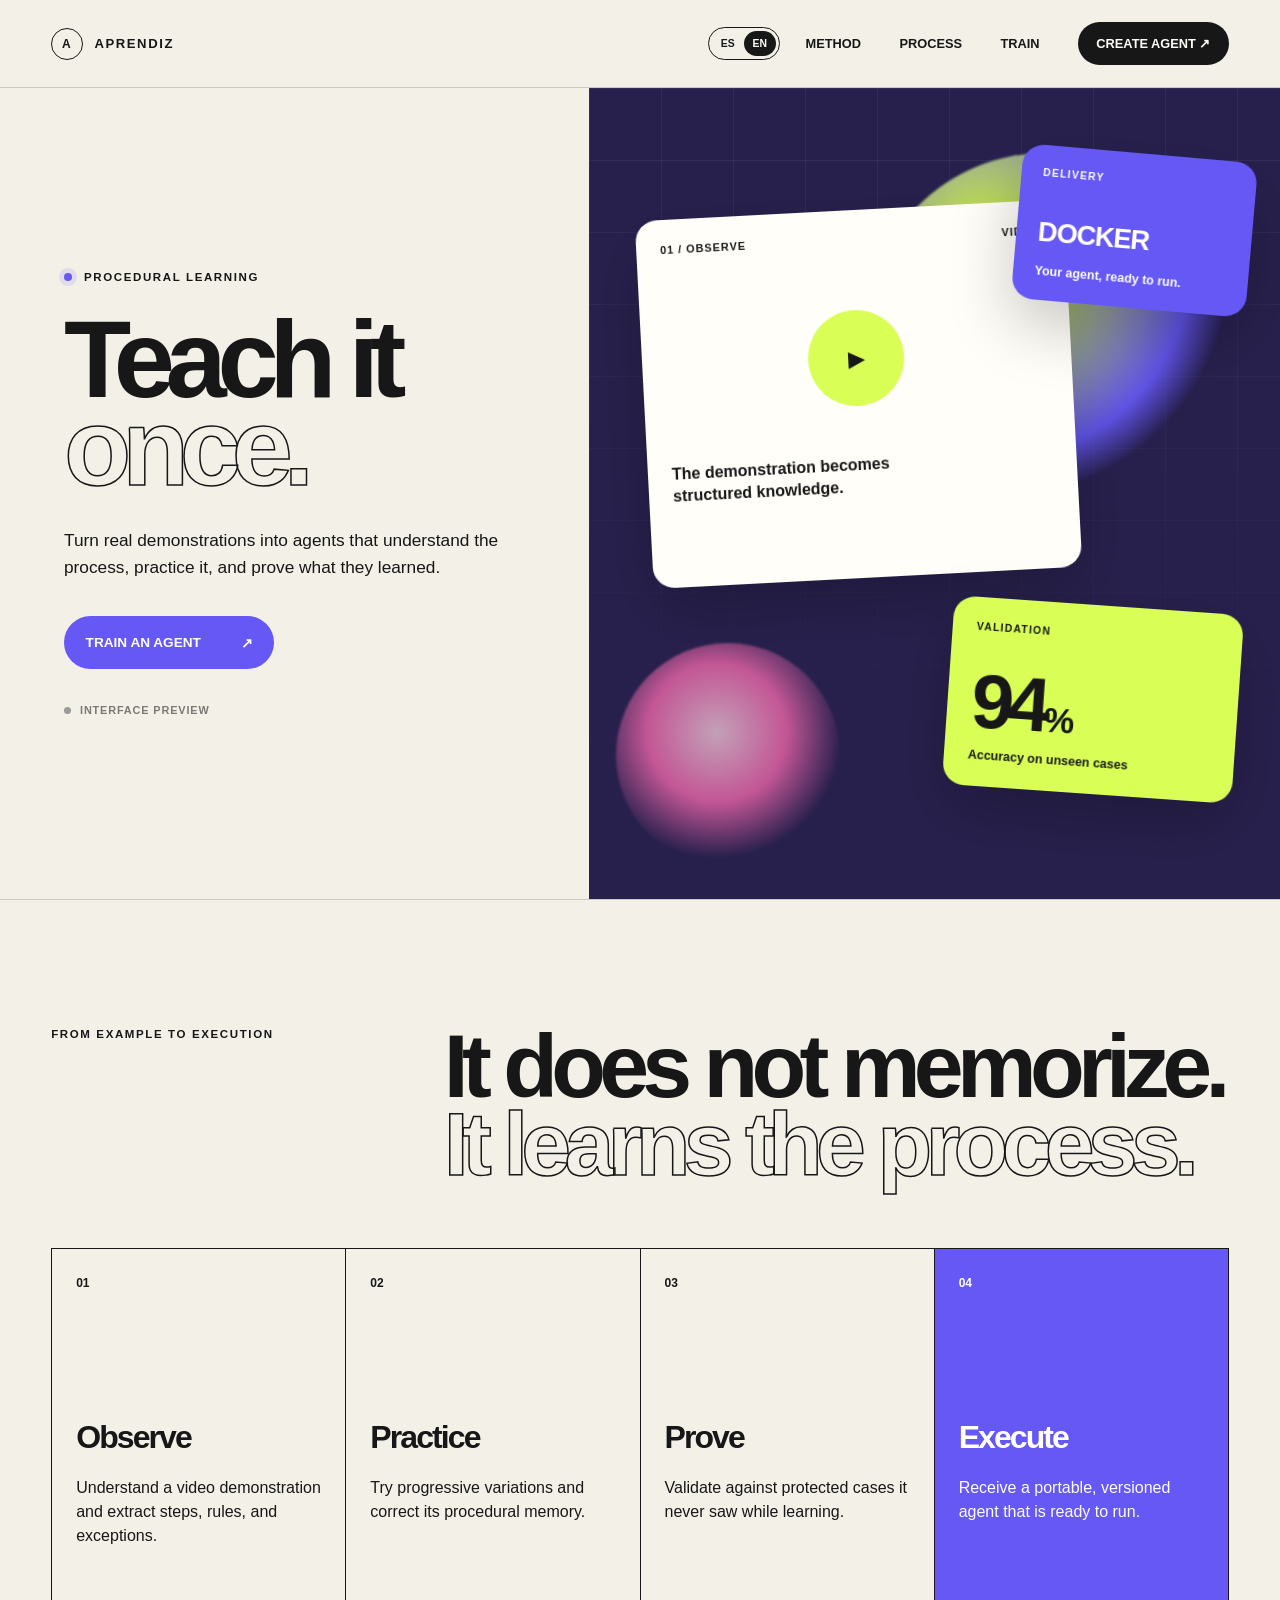
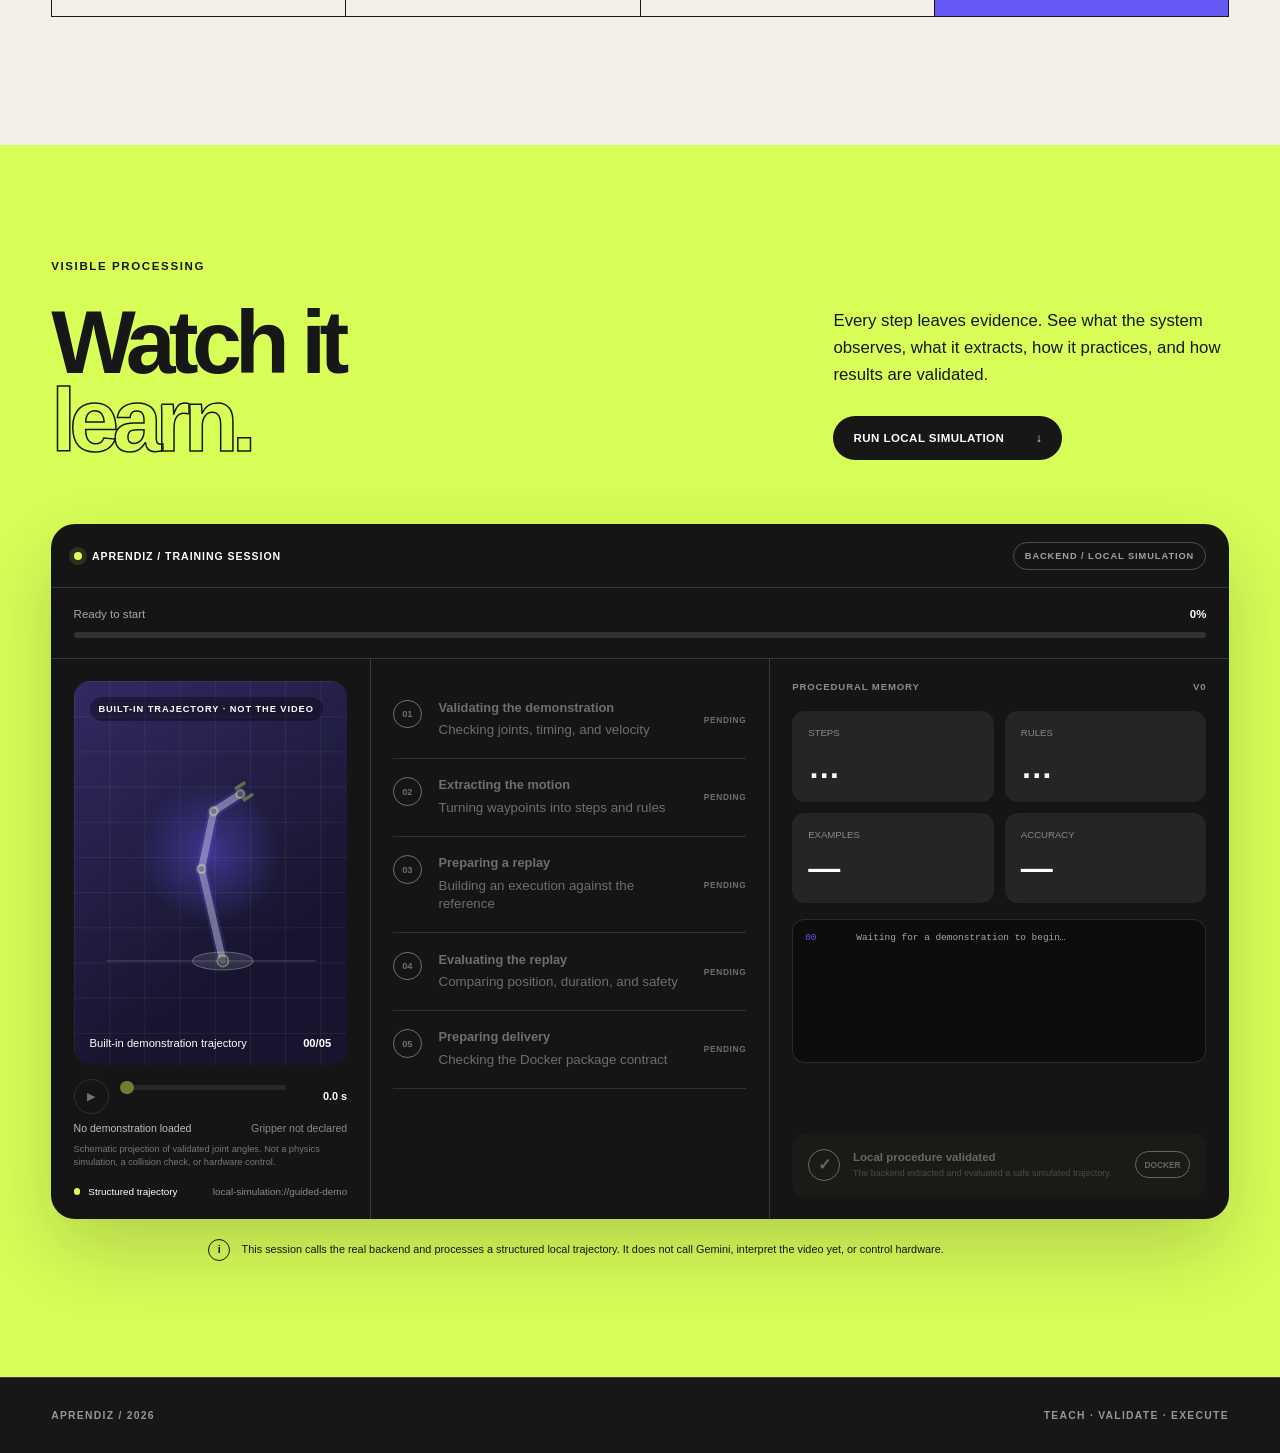
==== commit f1e12dec: "Stop the simulation console labelling a built-in arm with the user's task Teaching an agent from a v" ====
--- a/app/web/index.html
+++ b/app/web/index.html
@@ -110,14 +110,14 @@
             <div class="source-monitor">
               <div class="monitor-screen">
                 <div class="scan-line" aria-hidden="true"></div>
-                <span class="monitor-tag">FUENTE / TRAYECTORIA</span>
+                <span class="monitor-tag">TRAYECTORIA INTERNA · NO ES EL VIDEO</span>
                 <div class="motion-preview" id="motion-preview">
                   <svg id="motion-canvas" viewBox="0 0 240 232" role="img" aria-labelledby="motion-canvas-title motion-canvas-desc" preserveAspectRatio="xMidYMid meet">
                     <title id="motion-canvas-title">Vista lateral esquemática del movimiento demostrado</title>
                     <desc id="motion-canvas-desc">Sin demostración cargada.</desc>
                   </svg>
                 </div>
-                <div class="monitor-caption"><span id="monitor-task">Recoger y colocar una pieza frágil</span><b id="monitor-time">00/05</b></div>
+                <div class="monitor-caption"><span id="monitor-task">Trayectoria interna de demostración</span><b id="monitor-time">00/05</b></div>
               </div>
               <div class="motion-controls">
                 <button class="motion-play" id="motion-play" type="button" aria-pressed="false" aria-label="Reproducir el movimiento"><span aria-hidden="true">▶</span></button>
@@ -175,9 +175,11 @@
               <input id="spend-token" type="password" autocomplete="off" spellcheck="false" placeholder="X-Aprendiz-Spend-Token">
             </div>
             <div class="workspace-switcher" role="group" aria-label="Workspace view">
-              <button type="button" data-workspace-target="setup" aria-pressed="true">Setup</button>
+              <button type="button" data-workspace-target="teach" aria-pressed="true">Teach</button>
+              <button type="button" data-workspace-target="setup" aria-pressed="false">Setup</button>
               <button type="button" data-workspace-target="video" aria-pressed="false" hidden>Video</button>
               <button type="button" data-workspace-target="practice" aria-pressed="false" hidden>Practice</button>
+              <button type="button" data-workspace-target="simulation" aria-pressed="false" hidden>Simulation</button>
             </div>
             <button class="workspace-close" id="workspace-close" type="button" aria-label="Close workspace"><span aria-hidden="true">&times;</span></button>
           </div>
@@ -299,6 +301,74 @@
           </fieldset>
         </form>
 
+        <section class="workspace-teach" id="workspace-teach" aria-labelledby="teach-title">
+          <div class="teach-form" id="teach-form">
+            <p class="eyebrow" id="teach-eyebrow">ENSEÑAR AL AGENTE</p>
+            <h3 id="teach-title">Dile qué debe aprender y de qué video.</h3>
+
+            <label class="teach-label" for="teach-task" id="teach-task-label">¿Qué debe aprender?</label>
+            <textarea id="teach-task" rows="3" autocomplete="off"></textarea>
+
+            <label class="teach-label" for="teach-url" id="teach-url-label">Enlace del video (YouTube)</label>
+            <input id="teach-url" type="url" inputmode="url" autocomplete="off" spellcheck="false">
+
+            <p class="teach-label" id="teach-destination-label">¿Dónde se ejecutará?</p>
+            <div class="teach-destinations" role="group" aria-labelledby="teach-destination-label">
+              <label class="teach-destination is-selected"><input type="radio" name="teach-destination" value="robot" checked><span><b id="teach-robot-label">Robot</b><small id="teach-robot-help">Se valida en simulación local.</small></span></label>
+              <label class="teach-destination"><input type="radio" name="teach-destination" value="computer"><span><b id="teach-computer-label">Computadora</b><small id="teach-computer-help">Ensayo aislado en el navegador.</small></span></label>
+            </div>
+
+            <label class="teach-label" for="teach-target" id="teach-target-label">Modelo exacto del robot</label>
+            <input id="teach-target" type="text" autocomplete="off">
+
+            <label class="practice-approval teach-consent" for="teach-consent">
+              <input id="teach-consent" type="checkbox">
+              <span id="teach-consent-text"></span>
+            </label>
+            <p class="field-error" id="teach-error" role="alert"></p>
+
+            <div class="form-actions">
+              <button class="form-button form-button-ghost" id="teach-advanced" type="button">Configuración avanzada</button>
+              <button class="form-button form-button-primary" id="teach-start" type="button">Enseñar al agente <span aria-hidden="true">→</span></button>
+            </div>
+          </div>
+
+          <div class="teach-progress" id="teach-progress" hidden>
+            <p class="practice-label" id="teach-progress-label">EL AGENTE ESTÁ TRABAJANDO</p>
+            <ol class="teach-stages" id="teach-stages"></ol>
+            <p class="field-error" id="teach-progress-error" role="alert"></p>
+            <div class="form-actions form-actions-end">
+              <button class="form-button form-button-ghost" id="teach-retry" type="button" hidden>Volver al formulario</button>
+            </div>
+          </div>
+
+          <div class="teach-approval" id="teach-approval" hidden>
+            <p class="practice-label" id="teach-approval-label">ESTO ES LO QUE APRENDIÓ — ¿LO APRUEBAS?</p>
+            <h4 id="teach-approval-task"></h4>
+            <p class="simulation-note" id="teach-approval-objective"></p>
+            <ol class="simulation-steps" id="teach-steps"></ol>
+            <div class="form-actions form-actions-end">
+              <button class="form-button form-button-ghost" id="teach-reject" type="button">Rechazar</button>
+              <button class="form-button form-button-primary" id="teach-approve" type="button">Aprobar</button>
+            </div>
+          </div>
+
+          <div class="teach-result" id="teach-result" hidden>
+            <p class="eyebrow" id="teach-result-eyebrow">TU AGENTE</p>
+            <h3 id="teach-result-title"></h3>
+            <p class="teach-result-summary" id="teach-result-summary"></p>
+            <ul class="agent-missing" id="teach-result-missing"></ul>
+            <p class="simulation-note" id="teach-result-motion"></p>
+            <p class="field-error" id="teach-result-error" role="alert"></p>
+            <div class="form-actions form-actions-end teach-result-actions">
+              <button class="form-button form-button-ghost" id="teach-view-detail" type="button">Ver detalle</button>
+              <button class="form-button form-button-ghost" id="teach-view-simulation" type="button">Simulación</button>
+              <button class="form-button form-button-primary" id="teach-download" type="button">Descargar agente <span aria-hidden="true">↓</span></button>
+            </div>
+            <p class="simulation-note" id="teach-download-note"></p>
+          </div>
+        </section>
+
         <section class="video-procedure" id="video-procedure-panel" aria-labelledby="video-procedure-title" hidden>
           <div class="video-procedure-heading">
             <div>
@@ -350,7 +420,8 @@
                   <input id="motion-cost-approval" type="checkbox">
                   <span id="motion-cost-approval-text"></span>
                 </label>
-                <button class="form-button" id="run-motion-analysis" type="button" disabled></button>
+                <button class="form-button form-button-ghost" id="run-motion-analysis" type="button" disabled></button>
+                <p class="field-error" id="motion-error" role="alert"></p>
                 <div id="motion-result" hidden>
                   <p class="motion-verdict" id="motion-verdict"></p>
                   <p class="motion-stats" id="motion-stats"></p>
@@ -404,6 +475,34 @@
           </div>
         </section>
 
+        <section class="workspace-simulation" id="workspace-simulation" aria-labelledby="simulation-title" hidden>
+          <div class="simulation-heading">
+            <p class="eyebrow" id="simulation-eyebrow">SIMULACIÓN LOCAL</p>
+            <h3 id="simulation-title">Lo aprendido del video, y lo que la simulación realmente corre.</h3>
+          </div>
+
+          <div class="simulation-columns">
+            <div class="simulation-learned">
+              <p class="practice-label" id="simulation-learned-label">LO QUE SE APRENDIÓ DEL VIDEO</p>
+              <p class="simulation-note" id="simulation-learned-note"></p>
+              <ol class="simulation-steps" id="simulation-steps"></ol>
+
+              <p class="practice-label" id="simulation-motion-label">MOVIMIENTO OBSERVADO</p>
+              <p class="simulation-note" id="simulation-motion-note"></p>
+
+              <div class="simulation-gap" id="simulation-gap">
+                <p class="practice-label" id="simulation-gap-label">LO QUE FALTA PARA QUE ESTO MUEVA AL ROBOT</p>
+                <p class="simulation-note" id="simulation-gap-intro"></p>
+                <ul id="simulation-gap-list"></ul>
+              </div>
+            </div>
+
+            <div class="simulation-console-host" id="simulation-console-host">
+              <p class="practice-label" id="simulation-console-label">LO QUE CORRE LA SIMULACIÓN LOCAL</p>
+            </div>
+          </div>
+        </section>
+
         <section class="computer-practice" id="computer-practice-panel" aria-labelledby="computer-practice-title" hidden>
           <div class="practice-heading">
             <div>
--- a/app/static/styles.css
+++ b/app/static/styles.css
@@ -264,6 +264,11 @@
 .form-button-ghost { background: transparent; border: 1px solid rgba(255,255,255,0.28); }
 .form-button:hover:not(:disabled) { transform: translateY(-2px); }
 .form-button:disabled { opacity: 0.42; cursor: not-allowed; }
+/* .form-button sets a white foreground but no background of its own, so a
+   button that reaches the browser with no variant renders white-on-white and
+   is invisible. This is the floor, not a variant: -primary, -ghost and
+   -accent all still win on specificity. */
+.form-button:not(.form-button-primary):not(.form-button-ghost):not(.form-button-accent) { background: transparent; border: 1px solid rgba(255,255,255,0.28); }
 .form-button.is-busy:disabled { opacity: 0.75; cursor: progress; }
 .source-options { display: grid; grid-template-columns: repeat(3, 1fr); gap: 1rem; margin-bottom: 2rem; }
 .destination-options { display: grid; grid-template-columns: 1fr 1fr; gap: 1rem; margin-bottom: 2rem; }
@@ -492,7 +497,9 @@
 
 .trainer-preview .trainer-form,
 .trainer-preview .video-procedure,
-.trainer-preview .computer-practice {
+.trainer-preview .computer-practice,
+.trainer-preview .workspace-simulation,
+.trainer-preview .workspace-teach {
   grid-area: content;
   min-width: 0;
   align-self: center;
@@ -503,11 +510,26 @@
 }
 
 .trainer-preview[data-workspace-view="video"] .trainer-form,
-.trainer-preview[data-workspace-view="practice"] .trainer-form { display: none; }
+.trainer-preview[data-workspace-view="practice"] .trainer-form,
+.trainer-preview[data-workspace-view="simulation"] .trainer-form { display: none; }
 .trainer-preview[data-workspace-view="setup"] .video-procedure,
 .trainer-preview[data-workspace-view="setup"] .computer-practice,
+.trainer-preview[data-workspace-view="setup"] .workspace-simulation,
 .trainer-preview[data-workspace-view="video"] .computer-practice,
-.trainer-preview[data-workspace-view="practice"] .video-procedure { display: none !important; }
+.trainer-preview[data-workspace-view="video"] .workspace-simulation,
+.trainer-preview[data-workspace-view="practice"] .video-procedure,
+.trainer-preview[data-workspace-view="practice"] .workspace-simulation,
+.trainer-preview[data-workspace-view="simulation"] .video-procedure,
+.trainer-preview[data-workspace-view="simulation"] .computer-practice { display: none !important; }
+/* The Teach view hides every other view, and every other view hides it. */
+.trainer-preview[data-workspace-view="teach"] .trainer-form { display: none; }
+.trainer-preview[data-workspace-view="teach"] .video-procedure,
+.trainer-preview[data-workspace-view="teach"] .computer-practice,
+.trainer-preview[data-workspace-view="teach"] .workspace-simulation,
+.trainer-preview[data-workspace-view="setup"] .workspace-teach,
+.trainer-preview[data-workspace-view="video"] .workspace-teach,
+.trainer-preview[data-workspace-view="practice"] .workspace-teach,
+.trainer-preview[data-workspace-view="simulation"] .workspace-teach { display: none !important; }
 
 .trainer-preview .trainer-form { display: grid; grid-template-rows: auto minmax(0, 1fr); }
 .trainer-preview .form-step { min-height: 0; overflow: hidden; }
@@ -736,3 +758,97 @@
 .reconciliation-independence { margin: 0 0 0.5rem; padding: 0.55rem 0.7rem; border-radius: 0.6rem; font-size: 0.73rem; line-height: 1.45; }
 .reconciliation-independence[data-cross="false"] { background: rgba(255,143,122,0.12); color: #ffb9a8; }
 .reconciliation-independence[data-cross="true"] { background: rgba(217,255,87,0.1); color: var(--lime); }
+
+
+/* --- Simulation view ------------------------------------------------------
+   Two columns that say different things on purpose: on the left what the video
+   actually taught, on the right what this simulation actually runs. They are
+   not the same thing and the layout should not let anyone read them as one. */
+.trainer-preview .workspace-simulation {
+  display: flex;
+  min-height: 0;
+  flex-direction: column;
+  padding: clamp(1.1rem, 2vw, 1.9rem);
+  border: 1px solid rgba(255,255,255,0.16);
+  border-radius: 1.35rem;
+  background: linear-gradient(158deg, rgba(38,32,82,0.62), rgba(23,23,23,0.9) 62%);
+  overflow: hidden;
+}
+.simulation-heading { flex: none; margin-bottom: 1rem; }
+.simulation-heading .eyebrow { margin: 0 0 0.5rem; color: var(--lime); }
+.simulation-heading h3 { max-width: 46rem; margin: 0; font-size: clamp(1.2rem, 2.2vw, 1.9rem); letter-spacing: -0.02em; }
+.simulation-columns { display: grid; min-height: 0; flex: 1; gap: 1.25rem; grid-template-columns: minmax(0, 0.82fr) minmax(0, 1.18fr); }
+.simulation-learned,
+.simulation-console-host { min-height: 0; padding: 1.2rem; border: 1px solid rgba(255,255,255,0.16); border-radius: 1rem; background: rgba(0,0,0,0.2); overflow: hidden auto; overscroll-behavior: contain; }
+.simulation-note { margin: 0.45rem 0 1rem; color: rgba(255,255,255,0.62); font-size: 0.76rem; line-height: 1.5; }
+.simulation-steps { display: grid; gap: 0.5rem; margin: 0 0 1.4rem; padding: 0; list-style: none; }
+.simulation-steps li { padding: 0.7rem 0.8rem; border: 1px solid rgba(255,255,255,0.13); border-radius: 0.7rem; background: rgba(255,255,255,0.035); font-size: 0.78rem; line-height: 1.45; }
+.simulation-steps li b { display: block; margin-bottom: 0.2rem; }
+.simulation-steps time { display: inline-block; margin-bottom: 0.3rem; color: var(--lime); font-size: 0.62rem; font-weight: 800; letter-spacing: 0.06em; }
+/* The gap is the honest part of this screen, so it is the loud part. */
+.simulation-gap { margin-top: 1.2rem; padding: 0.95rem; border: 1px solid rgba(255,196,84,0.42); border-radius: 0.8rem; background: rgba(255,196,84,0.07); }
+.simulation-gap .practice-label { color: #ffc454; }
+.simulation-gap ul { margin: 0.6rem 0 0; padding-left: 1.1rem; color: rgba(255,255,255,0.76); font-size: 0.75rem; line-height: 1.55; }
+.simulation-gap li { margin-bottom: 0.35rem; }
+
+/* The console is moved here at runtime, so its landing-page framing is undone
+   rather than restyled: inside the workspace it is a panel, not a section. */
+.simulation-console-host > .processing-console { margin: 0.6rem 0 0; border-radius: 0.85rem; }
+.simulation-console-host .console-grid { grid-template-columns: minmax(0, 1fr); }
+
+@media (max-width: 1100px) {
+  .simulation-columns { grid-template-columns: minmax(0, 1fr); overflow: hidden auto; }
+}
+
+
+/* --- Teach view -------------------------------------------------------------
+   The default path. A person says what to learn and from which video; the
+   agent runs the stages that used to be five separate buttons; the person
+   approves once; the result can be downloaded. The stages stay visible so the
+   system is not reduced to video -> prompt. */
+.trainer-preview .workspace-teach {
+  display: flex;
+  min-height: 0;
+  flex-direction: column;
+  padding: clamp(1.1rem, 2vw, 1.9rem);
+  border: 1px solid rgba(255,255,255,0.16);
+  border-radius: 1.35rem;
+  background: linear-gradient(158deg, rgba(38,32,82,0.62), rgba(23,23,23,0.9) 62%);
+  overflow: hidden auto;
+  overscroll-behavior: contain;
+}
+.teach-form .eyebrow, .teach-result .eyebrow { margin: 0 0 0.5rem; color: var(--lime); }
+.teach-form h3, .teach-result h3 { max-width: 40rem; margin: 0 0 1.1rem; font-size: clamp(1.3rem, 2.4vw, 2rem); letter-spacing: -0.02em; line-height: 1.1; }
+.teach-label { display: block; margin: 0.9rem 0 0.35rem; color: rgba(255,255,255,0.62); font-size: 0.62rem; font-weight: 900; letter-spacing: 0.12em; text-transform: uppercase; }
+.teach-form textarea, .teach-form input[type="text"], .teach-form input[type="url"] { width: 100%; box-sizing: border-box; padding: 0.8rem 0.9rem; border: 1px solid rgba(255,255,255,0.2); border-radius: 0.75rem; background: rgba(0,0,0,0.25); color: var(--white); font: inherit; font-size: 0.9rem; }
+.teach-form textarea { min-height: 5rem; max-height: 9rem; resize: vertical; }
+.teach-form textarea:focus-visible, .teach-form input:focus-visible { border-color: var(--lime); outline: none; }
+.teach-destinations { display: grid; grid-template-columns: 1fr 1fr; gap: 0.75rem; }
+.teach-destination { display: grid; grid-template-columns: auto 1fr; gap: 0.7rem; align-items: center; padding: 0.85rem 0.95rem; border: 1px solid rgba(255,255,255,0.2); border-radius: 0.85rem; cursor: pointer; transition: border-color 160ms ease, background 160ms ease; }
+.teach-destination:hover { border-color: rgba(255,255,255,0.45); }
+.teach-destination.is-selected { border-color: var(--lime); background: rgba(217,255,87,0.08); }
+.teach-destination input { accent-color: var(--lime); }
+.teach-destination b { display: block; font-size: 0.86rem; }
+.teach-destination small { color: rgba(255,255,255,0.6); font-size: 0.72rem; }
+.teach-consent { margin-top: 1rem; padding: 0.9rem 0; }
+.teach-form .form-actions { margin-top: 0.6rem; }
+.teach-stages { display: grid; gap: 0.55rem; margin: 0.9rem 0 0; padding: 0; list-style: none; }
+.teach-stages li { display: grid; grid-template-columns: 2rem 1fr auto; gap: 0.8rem; align-items: center; padding: 0.8rem 0.9rem; border: 1px solid rgba(255,255,255,0.13); border-radius: 0.8rem; background: rgba(255,255,255,0.035); color: rgba(255,255,255,0.5); }
+.teach-stages li > span:first-child { font-size: 0.62rem; font-weight: 900; }
+.teach-stages li b { display: block; font-size: 0.82rem; color: rgba(255,255,255,0.85); }
+.teach-stages li small { display: block; font-size: 0.68rem; }
+.teach-stage-state { font-size: 0.58rem; font-weight: 900; letter-spacing: 0.1em; text-transform: uppercase; white-space: nowrap; }
+.teach-stages li[data-state="running"] { border-color: rgba(101,88,245,0.7); background: rgba(101,88,245,0.16); color: var(--white); }
+.teach-stages li[data-state="running"] .teach-stage-state { color: #b7aeff; }
+.teach-stages li[data-state="waiting"] { border-color: rgba(255,196,84,0.6); background: rgba(255,196,84,0.08); color: var(--white); }
+.teach-stages li[data-state="waiting"] .teach-stage-state { color: #ffc454; }
+.teach-stages li[data-state="done"] { color: rgba(255,255,255,0.82); }
+.teach-stages li[data-state="done"] .teach-stage-state { color: var(--lime); }
+.teach-stages li[data-state="failed"] { border-color: rgba(255,154,185,0.6); }
+.teach-stages li[data-state="failed"] .teach-stage-state { color: #ff9ab9; }
+.teach-approval h4 { margin: 0.6rem 0 0.2rem; font-size: clamp(1.1rem, 2vw, 1.6rem); letter-spacing: -0.02em; }
+.teach-approval .simulation-steps { margin-top: 0.9rem; }
+.teach-result-summary { margin: 0.4rem 0 0.6rem; font-size: 0.92rem; line-height: 1.5; }
+.teach-result .agent-missing { margin: 0 0 0.8rem; padding-left: 1.1rem; color: rgba(255,255,255,0.72); font-size: 0.8rem; line-height: 1.5; }
+.teach-result-actions { flex-wrap: wrap; gap: 0.6rem; }
+@media (max-width: 720px) { .teach-destinations { grid-template-columns: 1fr; } }
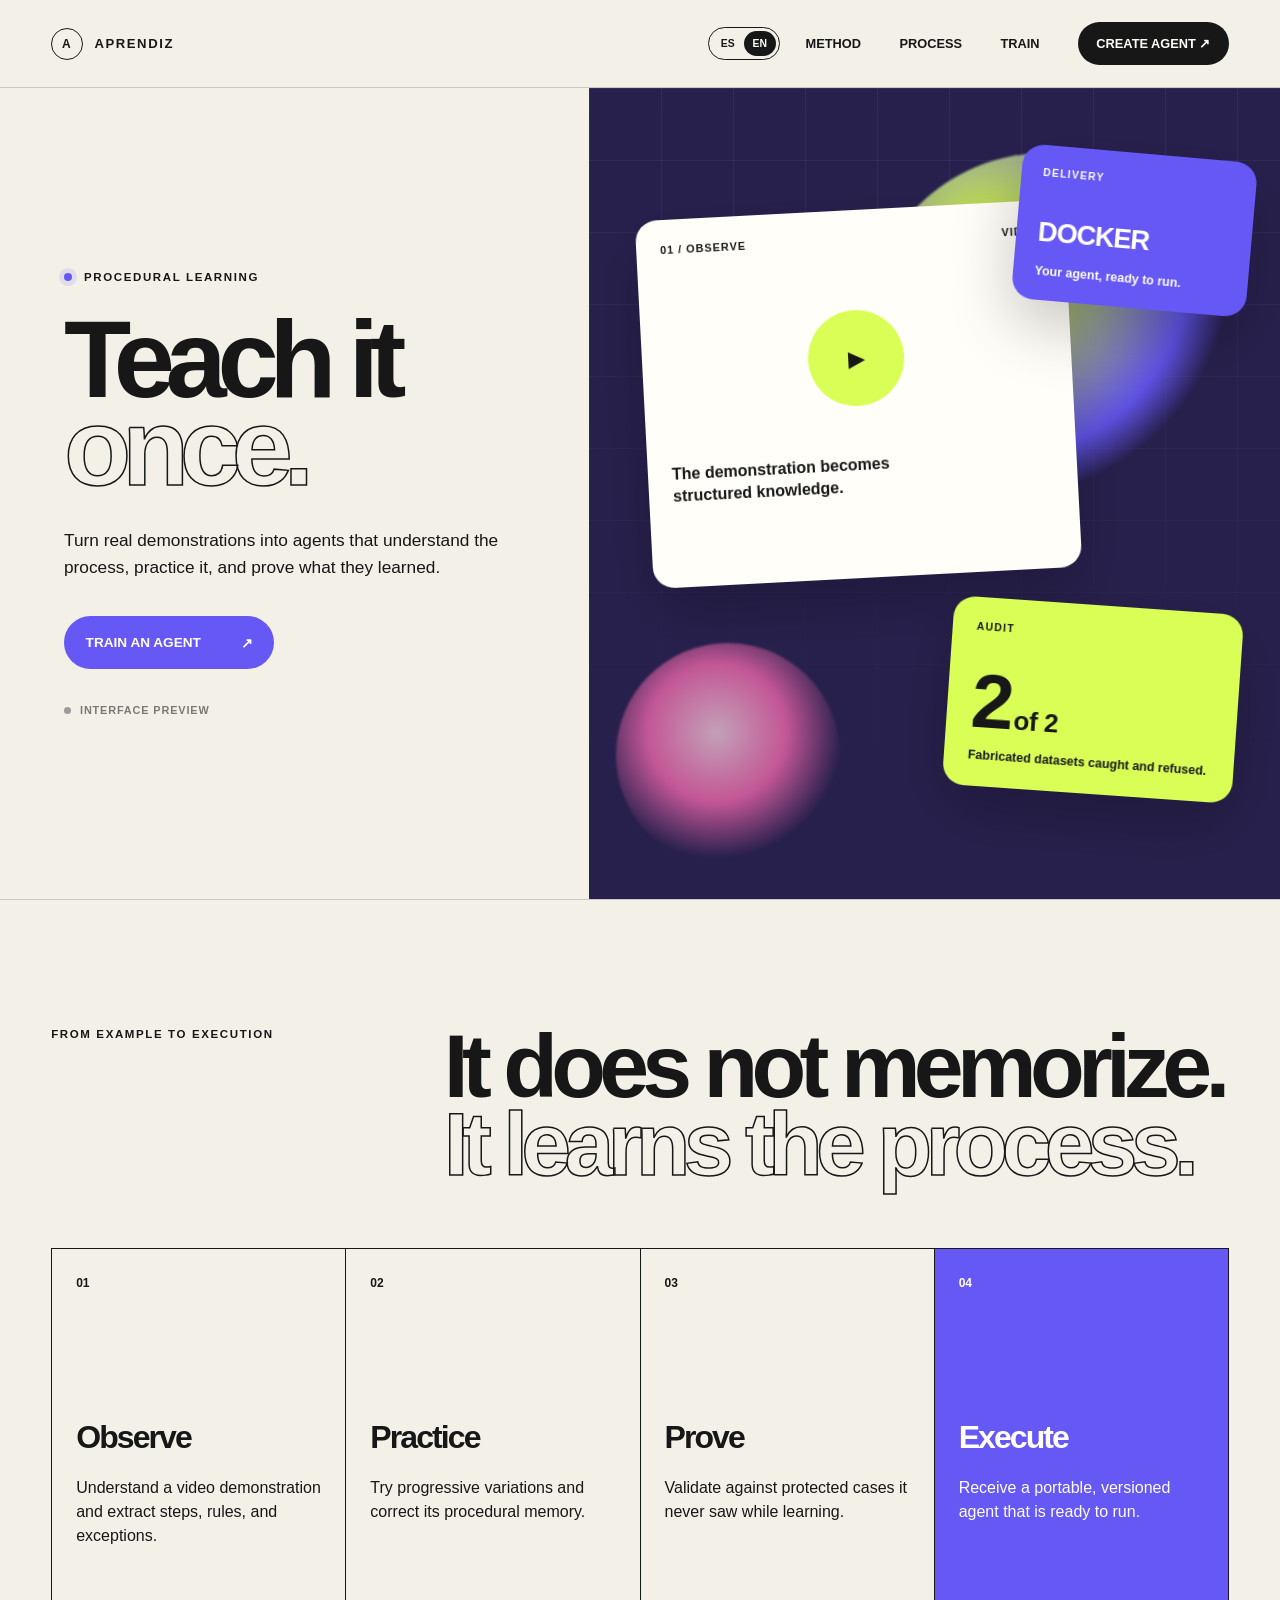
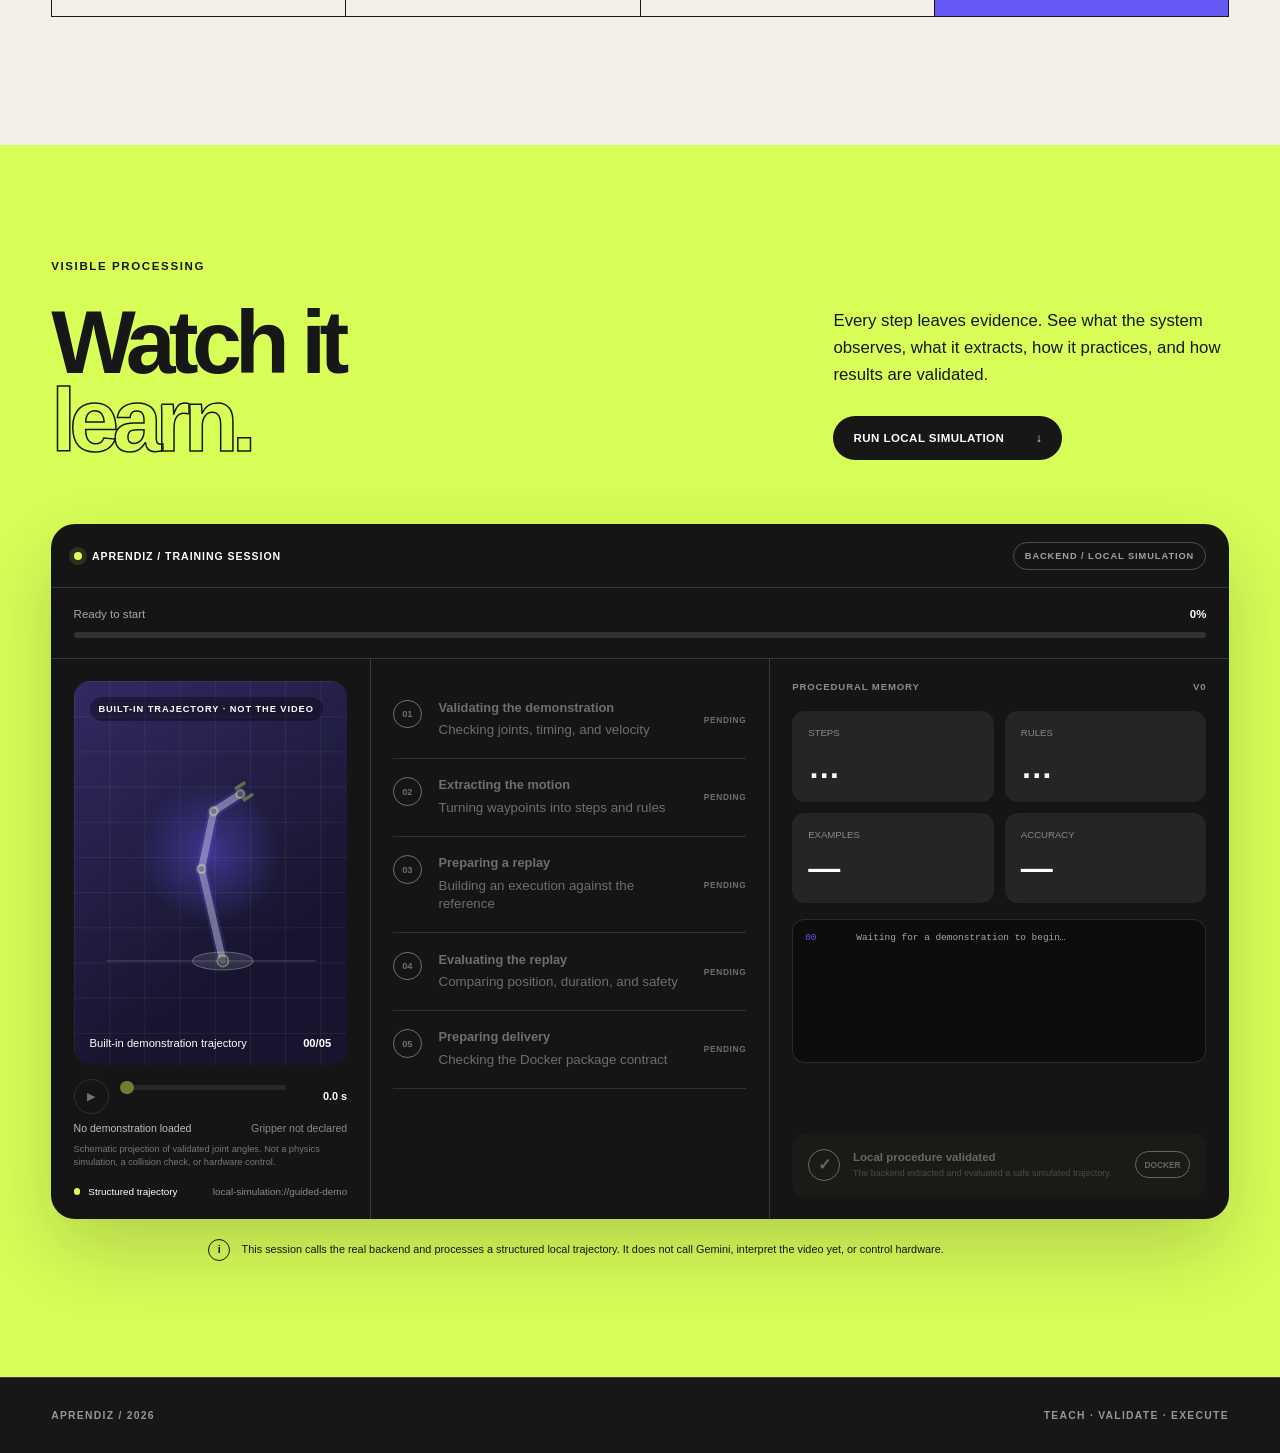
==== commit 0046cf4d: "Remove an accuracy claim nothing in this repository supports The landing page carried "94% accuracy " ====
--- a/app/web/index.html
+++ b/app/web/index.html
@@ -58,9 +58,9 @@
             <p>La demostración se convierte en conocimiento estructurado.</p>
           </article>
           <article class="flow-card flow-card-score">
-            <span class="card-label">VALIDACIÓN</span>
-            <strong>94<span>%</span></strong>
-            <p>Precisión en casos no vistos</p>
+            <span class="card-label">AUDITORÍA</span>
+            <strong>2<span class="of"> of 2</span></strong>
+            <p>Sets de datos fabricados, detectados y rechazados.</p>
           </article>
           <article class="flow-card flow-card-export">
             <span class="card-label">ENTREGA</span>
@@ -490,6 +490,26 @@
               <p class="practice-label" id="simulation-motion-label">MOVIMIENTO OBSERVADO</p>
               <p class="simulation-note" id="simulation-motion-note"></p>
 
+              <div class="observed-motion" id="observed-motion" hidden>
+                <div class="observed-heading">
+                  <span class="observed-tag" id="observed-tag">DEL VIDEO · ÁNGULOS ESTIMADOS</span>
+                  <p class="observed-summary" id="observed-summary"></p>
+                </div>
+                <p class="observed-verdict" id="observed-verdict" hidden></p>
+                <div class="observed-stage">
+                  <svg id="observed-canvas" role="img" aria-labelledby="observed-canvas-title observed-canvas-desc" preserveAspectRatio="xMidYMid meet">
+                    <title id="observed-canvas-title">Ángulos de articulación observados en el video</title>
+                    <desc id="observed-canvas-desc">Sin análisis de movimiento cargado.</desc>
+                  </svg>
+                </div>
+                <div class="observed-controls">
+                  <button class="observed-play" id="observed-play" type="button" aria-pressed="false" aria-label="Reproducir el movimiento observado"><span aria-hidden="true">▶</span></button>
+                  <input id="observed-scrubber" type="range" min="0" max="1000" step="1" value="0" aria-label="Momento del movimiento observado" aria-valuetext="0.0 s">
+                  <b class="observed-clock" id="observed-clock">0.0 s</b>
+                </div>
+                <p class="observed-legend" id="observed-legend"></p>
+              </div>
+
               <div class="simulation-gap" id="simulation-gap">
                 <p class="practice-label" id="simulation-gap-label">LO QUE FALTA PARA QUE ESTO MUEVA AL ROBOT</p>
                 <p class="simulation-note" id="simulation-gap-intro"></p>
--- a/app/static/styles.css
+++ b/app/static/styles.css
@@ -113,6 +113,7 @@
 .card-label { display: block; margin-bottom: 2.4rem; font-size: 0.65rem; font-weight: 800; letter-spacing: 0.12em; }
 .flow-card-score strong { display: block; font-size: clamp(3.2rem, 6vw, 6.5rem); line-height: 0.8; letter-spacing: -0.08em; }
 .flow-card-score strong span { font-size: 0.45em; }
+.flow-card-score strong span.of { font-size: 0.34em; letter-spacing: -0.02em; }
 .flow-card-score p, .flow-card-export p { margin: 1rem 0 0; font-size: 0.78rem; font-weight: 700; }
 .flow-card-export { top: 8%; right: 4%; width: min(15rem, 34%); padding: 1.35rem; background: var(--violet); color: var(--white); transform: translate3d(var(--export-x, 0), var(--export-y, 0), 0) rotate(5deg); transition: transform 400ms cubic-bezier(.2,.8,.2,1); }
 .flow-card-export strong { display: block; font-size: 1.7rem; letter-spacing: -0.04em; }
@@ -791,13 +792,60 @@
 .simulation-gap ul { margin: 0.6rem 0 0; padding-left: 1.1rem; color: rgba(255,255,255,0.76); font-size: 0.75rem; line-height: 1.55; }
 .simulation-gap li { margin-bottom: 0.35rem; }
 
+/* --- Observed motion ---------------------------------------------------------
+   Drawn in lime, next to the amber gap panel and above the built-in arm: the
+   colour is the one this interface already uses for "this came from your
+   source". Each row is one joint's angle over time, and the strokes stop
+   where the joint stopped being visible. */
+.observed-motion { margin-top: 0.4rem; padding: 0.85rem 0.9rem 0.9rem; border: 1px solid rgba(198,255,71,0.3); border-radius: 0.8rem; background: rgba(198,255,71,0.045); }
+.observed-heading { display: flex; flex-wrap: wrap; align-items: baseline; gap: 0.5rem 0.7rem; }
+.observed-tag { flex: none; padding: 0.2rem 0.45rem; border-radius: 0.35rem; background: var(--lime); color: var(--ink); font-size: 0.55rem; font-weight: 800; letter-spacing: 0.08em; }
+/* Samples the audit refused are still drawn -- seeing what a model returned
+   is the point -- but never under the badge that means "measured here". */
+.observed-motion[data-verdict="suspect"] { border-color: rgba(255,196,84,0.42); background: rgba(255,196,84,0.06); }
+.observed-motion[data-verdict="not_evidence"] { border-color: rgba(255,143,122,0.45); background: rgba(255,143,122,0.06); }
+.observed-motion[data-verdict="suspect"] .observed-tag { background: #ffc46b; }
+.observed-motion[data-verdict="not_evidence"] .observed-tag { background: #ff8f7a; }
+.observed-motion[data-verdict="not_evidence"] .observed-trace { stroke: #ff8f7a; }
+.observed-motion[data-verdict="suspect"] .observed-trace { stroke: #ffc46b; }
+.observed-verdict { margin: 0.6rem 0 0; color: rgba(255,255,255,0.8); font-size: 0.72rem; line-height: 1.5; }
+.observed-summary { margin: 0; color: rgba(255,255,255,0.74); font-size: 0.72rem; line-height: 1.45; }
+.observed-stage { margin-top: 0.75rem; overflow-x: auto; }
+#observed-canvas { display: block; width: 100%; min-width: 19rem; height: auto; }
+.observed-baseline { stroke: rgba(255,255,255,0.12); stroke-width: 1; stroke-dasharray: 2 3; }
+.observed-label { fill: rgba(255,255,255,0.66); font-size: 9px; font-family: inherit; }
+.observed-trace { fill: none; stroke: var(--lime); stroke-width: 1.4; stroke-linejoin: round; stroke-linecap: round; }
+.observed-lone-point { fill: var(--lime); }
+/* A reading taken while the joint was hidden is marked, never smoothed away. */
+.observed-occluded { fill: none; stroke: #ffc454; stroke-width: 1; }
+.observed-dot { fill: var(--white); }
+.observed-value { fill: var(--white); font-size: 9px; font-family: inherit; font-variant-numeric: tabular-nums; }
+.observed-axis { fill: rgba(255,255,255,0.42); font-size: 8px; font-family: inherit; font-variant-numeric: tabular-nums; }
+.observed-value.is-missing { fill: rgba(255,196,84,0.85); }
+.observed-playhead { stroke: rgba(255,255,255,0.55); stroke-width: 1; }
+.observed-controls { display: flex; align-items: center; gap: 0.7rem; margin-top: 0.7rem; }
+.observed-play { display: grid; width: 2rem; height: 2rem; flex: none; place-items: center; border: 1px solid rgba(255,255,255,0.28); border-radius: 50%; background: transparent; color: var(--white); font: inherit; font-size: 0.65rem; cursor: pointer; }
+.observed-play:hover { border-color: var(--lime); color: var(--lime); }
+.observed-play[aria-pressed="true"] { border-color: var(--lime); background: var(--lime); color: var(--ink); }
+#observed-scrubber { min-width: 0; flex: 1; height: 1rem; margin: 0; background: transparent; -webkit-appearance: none; appearance: none; cursor: pointer; }
+#observed-scrubber::-webkit-slider-runnable-track { height: 0.3rem; border-radius: 999px; background: rgba(255,255,255,0.18); }
+#observed-scrubber::-moz-range-track { height: 0.3rem; border-radius: 999px; background: rgba(255,255,255,0.18); }
+#observed-scrubber::-webkit-slider-thumb { width: 0.8rem; height: 0.8rem; margin-top: -0.25rem; border: 0; border-radius: 50%; background: var(--lime); -webkit-appearance: none; appearance: none; }
+#observed-scrubber::-moz-range-thumb { width: 0.8rem; height: 0.8rem; border: 0; border-radius: 50%; background: var(--lime); }
+.observed-clock { flex: none; min-width: 3rem; color: var(--white); font-size: 0.66rem; font-variant-numeric: tabular-nums; text-align: right; }
+.observed-legend { margin: 0.6rem 0 0; color: rgba(255,255,255,0.45); font-size: 0.6rem; line-height: 1.5; }
+
 /* The console is moved here at runtime, so its landing-page framing is undone
    rather than restyled: inside the workspace it is a panel, not a section. */
 .simulation-console-host > .processing-console { margin: 0.6rem 0 0; border-radius: 0.85rem; }
 .simulation-console-host .console-grid { grid-template-columns: minmax(0, 1fr); }
 
 @media (max-width: 1100px) {
-  .simulation-columns { grid-template-columns: minmax(0, 1fr); overflow: hidden auto; }
+  .simulation-columns { grid-template-columns: minmax(0, 1fr); grid-auto-rows: max-content; align-content: start; overflow: hidden auto; }
+  /* Stacked, the two panels share one scroll. Two boxes of a few hundred
+     pixels each, scrolling independently, hide most of both. */
+  .simulation-learned,
+  .simulation-console-host { overflow: visible; }
 }
 
 
